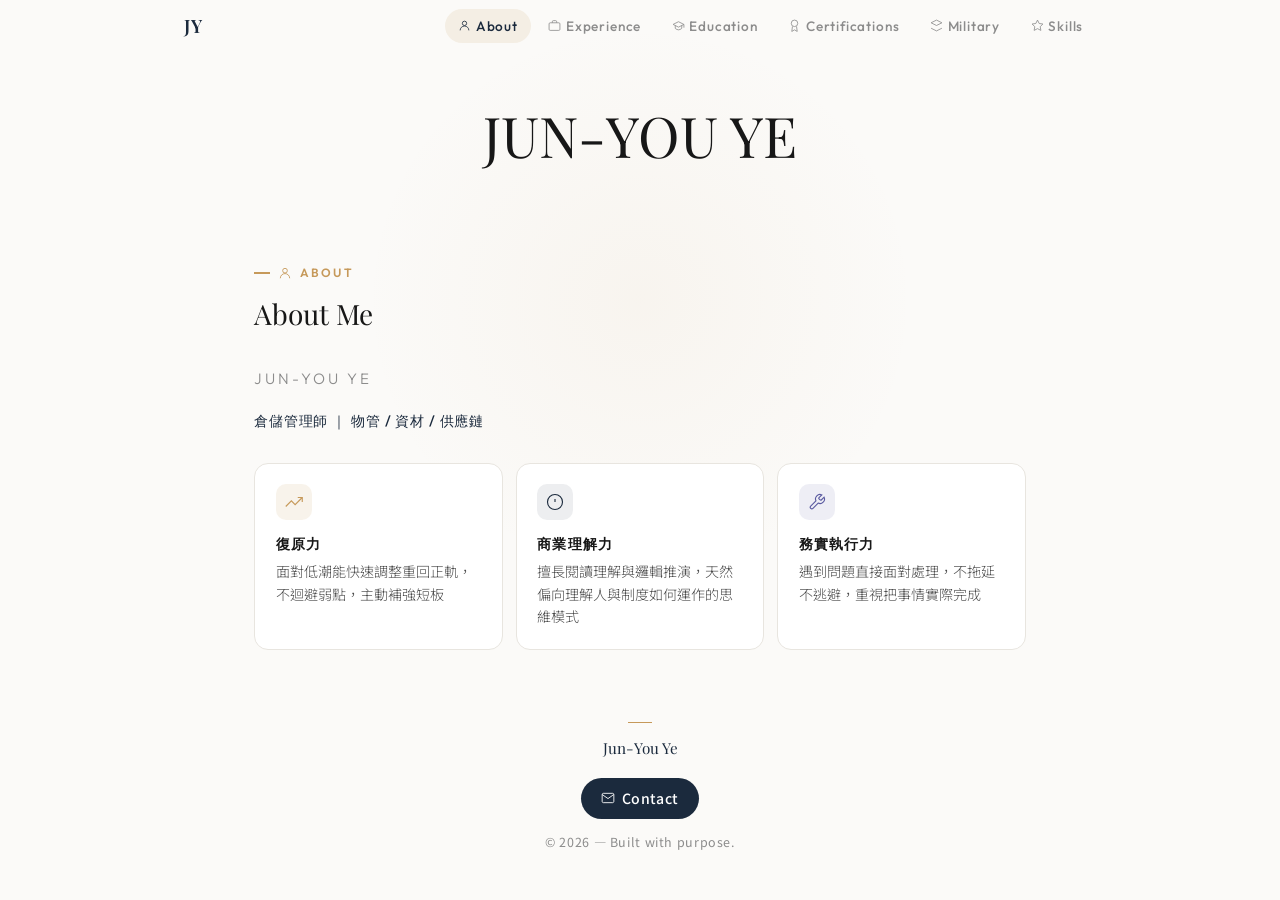
==== index.html @ 178afdbd "Merge remote changes, keeping multi-page structure Remote had text fixes to old single-page index.ht" ====
<!DOCTYPE html>
<html lang="zh-TW">
<head>
<meta charset="UTF-8">
<meta name="viewport" content="width=device-width, initial-scale=1.0">
<meta name="description" content="Jun-You Ye — Warehouse Management Specialist with 3+ years in semiconductor manufacturing.">
<title>Jun-You Ye — About</title>
<link rel="preconnect" href="https://fonts.googleapis.com">
<link href="https://fonts.googleapis.com/css2?family=Outfit:wght@300;400;500;600&family=Playfair+Display:ital,wght@0,400;0,600;1,400&family=Noto+Sans+TC:wght@300;400;500;600&display=swap" rel="stylesheet">
<style>
  :root {
    --bg: #FBFAF8; --bg-elevated: #FFFFFF; --bg-subtle: #F5F3EF;
    --bg-glass: rgba(255,255,255,0.65); --text-1: #171717; --text-2: #4A4A4A;
    --text-3: #8C8C8C; --accent: #1B2A3D; --accent-soft: #2D4A6A;
    --gold: #C6995A; --gold-light: rgba(198,153,90,0.12);
    --border: #E8E5DF; --border-light: #F0EDE8; --radius: 14px; --radius-sm: 8px;
    --shadow-md: 0 4px 20px rgba(0,0,0,0.05), 0 1px 4px rgba(0,0,0,0.03);
    --shadow-hover: 0 8px 32px rgba(0,0,0,0.08), 0 2px 8px rgba(0,0,0,0.04);
    --transition: cubic-bezier(0.22, 1, 0.36, 1);
  }
  *, *::before, *::after { margin: 0; padding: 0; box-sizing: border-box; }
  html { scroll-behavior: smooth; }
  body { font-family: 'Noto Sans TC', 'Outfit', sans-serif; font-weight: 400; color: var(--text-1); background: var(--bg); line-height: 1.65; -webkit-font-smoothing: antialiased; overflow-x: hidden; }

  nav { position: fixed; top: 0; width: 100%; z-index: 100; transition: all 0.4s var(--transition); }
  nav.scrolled { background: var(--bg-glass); backdrop-filter: blur(20px) saturate(1.4); -webkit-backdrop-filter: blur(20px) saturate(1.4); border-bottom: 1px solid rgba(0,0,0,0.04); }
  .nav-inner { max-width: 960px; margin: 0 auto; padding: 0 1.5rem; display: flex; justify-content: space-between; align-items: center; height: 52px; }
  .nav-logo { font-family: 'Playfair Display', serif; font-size: 1.15rem; color: var(--accent); letter-spacing: 0.03em; font-weight: 600; text-decoration: none; }
  .nav-links { display: flex; gap: 0.3rem; list-style: none; }
  .nav-links a { text-decoration: none; color: var(--text-3); font-family: 'Outfit', sans-serif; font-size: 0.85rem; display: inline-flex; align-items: center; gap: 0.3rem; font-weight: 500; letter-spacing: 0.06em; padding: 0.35rem 0.8rem; border-radius: 100px; transition: all 0.3s var(--transition); }
  .nav-links a svg { width: 13px; height: 13px; stroke: currentColor; fill: none; stroke-width: 1.5; }
  .nav-links a:hover, .nav-links a.active { color: var(--accent); background: var(--gold-light); }

  .hero { padding: 6.5rem 1.5rem 3rem; text-align: center; position: relative; }
  .hero::before { content: ''; position: absolute; top: 0; left: 50%; transform: translateX(-50%); width: 600px; height: 600px; background: radial-gradient(ellipse at center, rgba(198,153,90,0.06) 0%, transparent 65%); pointer-events: none; }
  .hero-name { font-family: 'Playfair Display', serif; font-size: 3.5rem; font-weight: 400; color: var(--text-1); line-height: 1.1; opacity: 0; animation: fadeUp 0.7s var(--transition) 0.2s forwards; }

  .cta-primary { display: inline-flex; align-items: center; gap: 0.4rem; padding: 0.55rem 1.3rem; background: var(--accent); color: #fff; border-radius: 100px; text-decoration: none; font-size: 0.88rem; font-weight: 500; letter-spacing: 0.03em; transition: all 0.35s var(--transition); }
  .cta-primary:hover { background: var(--accent-soft); box-shadow: var(--shadow-md); transform: translateY(-1px); }
  .cta-primary svg { width: 14px; height: 14px; stroke: currentColor; fill: none; stroke-width: 1.5; }

  .container { max-width: 820px; margin: 0 auto; padding: 0 1.5rem; }
  section { padding: 2.5rem 0; }
  .section-label { display: inline-flex; align-items: center; gap: 0.5rem; font-family: 'Outfit', sans-serif; font-size: 0.75rem; font-weight: 600; letter-spacing: 0.18em; text-transform: uppercase; color: var(--gold); margin-bottom: 0.5rem; }
  .section-label svg { width: 14px; height: 14px; stroke: var(--gold); fill: none; stroke-width: 1.5; flex-shrink: 0; }
  .section-label::before { content: ''; width: 16px; height: 1.5px; background: var(--gold); }
  .section-title { font-family: 'Playfair Display', serif; font-size: 1.75rem; font-weight: 400; color: var(--text-1); margin-bottom: 1.8rem; }

  .hero-name-en { font-family: 'Outfit', sans-serif; font-size: 0.95rem; font-weight: 300; color: var(--text-3); letter-spacing: 0.2em; margin-bottom: 1.2rem; }
  .hero-role { font-family: 'Outfit', sans-serif; font-size: 0.9rem; font-weight: 500; color: var(--accent); letter-spacing: 0.06em; margin-bottom: 0.8rem; }

  .about-grid { display: grid; grid-template-columns: 1fr 1fr 1fr; gap: 0.8rem; }
  .about-card { background: var(--bg-elevated); border: 1px solid var(--border); border-radius: var(--radius); padding: 1.3rem; transition: all 0.4s var(--transition); }
  .about-card:hover { box-shadow: var(--shadow-hover); transform: translateY(-2px); }
  .about-icon { width: 36px; height: 36px; border-radius: 10px; display: flex; align-items: center; justify-content: center; margin-bottom: 0.8rem; }
  .about-icon svg { width: 18px; height: 18px; stroke-width: 1.5; fill: none; }
  .about-card h3 { font-family: 'Outfit', sans-serif; font-size: 0.85rem; font-weight: 600; letter-spacing: 0.08em; color: var(--text-1); margin-bottom: 0.3rem; }
  .about-card p { font-size: 0.88rem; color: var(--text-2); line-height: 1.6; font-weight: 300; }

  footer { text-align: center; padding: 2rem 1.5rem 2.5rem; }
  .footer-line { width: 24px; height: 1.5px; background: var(--gold); margin: 0 auto 0.8rem; }
  .footer-name { font-family: 'Playfair Display', serif; font-size: 0.95rem; color: var(--accent); margin-bottom: 0.25rem; }
  .footer-copy { font-size: 0.78rem; color: var(--text-3); letter-spacing: 0.05em; }

  @keyframes fadeUp { from { opacity: 0; transform: translateY(16px); } to { opacity: 1; transform: translateY(0); } }
  .reveal { opacity: 0; transform: translateY(20px); transition: opacity 0.65s var(--transition), transform 0.65s var(--transition); }
  .reveal.visible { opacity: 1; transform: translateY(0); }
  .reveal.d1 { transition-delay: 0.06s; } .reveal.d2 { transition-delay: 0.12s; }
  .reveal.d3 { transition-delay: 0.18s; } .reveal.d4 { transition-delay: 0.24s; }

  @media (max-width: 760px) { .about-grid { grid-template-columns: 1fr 1fr; } }
  @media (max-width: 640px) { .hero-name { font-size: 2.5rem; } .section-title { font-size: 1.45rem; } .about-grid { grid-template-columns: 1fr; } .nav-links a { font-size: 0.78rem; padding: 0.3rem 0.5rem; } }

  .hamburger { display: none; cursor: pointer; background: none; border: none; padding: 0.5rem; min-width: 40px; min-height: 40px; align-items: center; justify-content: center; flex-direction: column; }
  .hamburger span { display: block; width: 22px; height: 2.5px; background: var(--text-1); margin: 3px 0; border-radius: 2px; transition: 0.3s; }
  @media (max-width: 480px) {
    .nav-links { display: none; }
    .nav-links.open { display: flex; flex-direction: column; position: absolute; top: 52px; left: 0; width: 100%; background: var(--bg-elevated); backdrop-filter: blur(20px); padding: 1rem 1.5rem; gap: 0.3rem; border-bottom: 1px solid var(--border-light); box-shadow: var(--shadow-md); z-index: 100; }
    .hamburger { display: flex; }
  }
  @media print { nav, footer, .hamburger { display: none; } .reveal { opacity: 1 !important; transform: none !important; } body { background: #fff; } .about-grid { grid-template-columns: 1fr 1fr 1fr; } }
</style>
</head>
<body>

<nav id="nav" aria-label="Navigation">
  <div class="nav-inner">
    <a href="index.html" class="nav-logo">JY</a>
    <button class="hamburger" aria-label="Open menu" onclick="document.querySelector('.nav-links').classList.toggle('open')">
      <span></span><span></span><span></span>
    </button>
    <ul class="nav-links">
      <li><a href="index.html"><svg viewBox="0 0 24 24"><circle cx="12" cy="8" r="4"/><path d="M20 21a8 8 0 1 0-16 0"/></svg>About</a></li>
      <li><a href="experience.html"><svg viewBox="0 0 24 24"><rect x="2" y="7" width="20" height="14" rx="2" ry="2"/><path d="M16 7V5a2 2 0 0 0-2-2h-4a2 2 0 0 0-2 2v2"/></svg>Experience</a></li>
      <li><a href="education.html"><svg viewBox="0 0 24 24"><path d="M22 10v6M2 10l10-5 10 5-10 5z"/><path d="M6 12v5c0 2 6 3 6 3s6-1 6-3v-5"/></svg>Education</a></li>
      <li><a href="certs.html"><svg viewBox="0 0 24 24"><circle cx="12" cy="8" r="6"/><path d="M8.21 13.89L7 23l5-3 5 3-1.21-9.12"/></svg>Certifications</a></li>
      <li><a href="military.html"><svg viewBox="0 0 24 24"><path d="M12 2L2 7l10 5 10-5-10-5z"/><path d="M2 17l10 5 10-5"/></svg>Military</a></li>
      <li><a href="skills.html"><svg viewBox="0 0 24 24"><polygon points="12 2 15.09 8.26 22 9.27 17 14.14 18.18 21.02 12 17.77 5.82 21.02 7 14.14 2 9.27 8.91 8.26 12 2"/></svg>Skills</a></li>
    </ul>
  </div>
</nav>

<section class="hero">
  <h1 class="hero-name">JUN-YOU YE</h1>
</section>

<div class="container">
<main>
  <section id="about">
    <div class="reveal">
      <div class="section-label"><svg viewBox="0 0 24 24"><circle cx="12" cy="8" r="4"/><path d="M20 21a8 8 0 1 0-16 0"/></svg>About</div>
      <h2 class="section-title">About Me</h2>
      <div style="margin-bottom: 1.8rem;">
        <div class="hero-name-en">JUN-YOU YE</div>
        <div class="hero-role">倉儲管理師 ｜ 物管 / 資材 / 供應鏈</div>
      </div>
    </div>
    <div class="about-grid">
      <div class="about-card reveal d1">
        <div class="about-icon" style="background: var(--gold-light);">
          <svg viewBox="0 0 24 24" stroke="var(--gold)"><polyline points="23 6 13.5 15.5 8.5 10.5 1 18"/><polyline points="17 6 23 6 23 12"/></svg>
        </div>
        <h3>復原力</h3>
        <p>面對低潮能快速調整重回正軌，不迴避弱點，主動補強短板</p>
      </div>
      <div class="about-card reveal d2">
        <div class="about-icon" style="background: rgba(27,42,61,0.08);">
          <svg viewBox="0 0 24 24" stroke="var(--accent)"><circle cx="12" cy="12" r="10"/><line x1="12" y1="8" x2="12" y2="12"/><line x1="12" y1="16" x2="12.01" y2="16"/></svg>
        </div>
        <h3>商業理解力</h3>
        <p>擅長閱讀理解與邏輯推演，天然偏向理解人與制度如何運作的思維模式</p>
      </div>
      <div class="about-card reveal d4">
        <div class="about-icon" style="background: rgba(90,90,160,0.1);">
          <svg viewBox="0 0 24 24" stroke="#5A5AA0"><path d="M14.7 6.3a1 1 0 0 0 0 1.4l1.6 1.6a1 1 0 0 0 1.4 0l3.77-3.77a6 6 0 0 1-7.94 7.94l-6.91 6.91a2.12 2.12 0 0 1-3-3l6.91-6.91a6 6 0 0 1 7.94-7.94l-3.76 3.76z"/></svg>
        </div>
        <h3>務實執行力</h3>
        <p>遇到問題直接面對處理，不拖延不逃避，重視把事情實際完成</p>
      </div>
    </div>
  </section>
</main>
</div>

<footer>
  <div class="footer-line"></div>
  <div class="footer-name">Jun-You Ye</div>
  <a class="cta-primary" href="mailto:jun-you.ye@outlook.com" style="margin: 0.8rem auto; display: inline-flex;">
    <svg viewBox="0 0 24 24" role="img" style="width:14px;height:14px;stroke:currentColor;fill:none;stroke-width:1.5;"><path d="M4 4h16c1.1 0 2 .9 2 2v12c0 1.1-.9 2-2 2H4c-1.1 0-2-.9-2-2V6c0-1.1.9-2 2-2z"/><polyline points="22,6 12,13 2,6"/></svg>
    Contact
  </a>
  </div>

  <div class="footer-copy">© 2026 — Built with purpose.</div>
</footer>

<script>
  const nav = document.getElementById('nav');
  window.addEventListener('scroll', () => { nav.classList.toggle('scrolled', window.scrollY > 20); }, { passive: true });
  const observer = new IntersectionObserver((entries) => { entries.forEach(e => { if (e.isIntersecting) e.target.classList.add('visible'); }); }, { threshold: 0.1, rootMargin: '0px 0px -40px 0px' });
  document.querySelectorAll('.reveal').forEach(el => observer.observe(el));
  const cur = location.pathname.split('/').pop() || 'index.html';
  document.querySelectorAll('.nav-links a[href]').forEach(a => { if (a.getAttribute('href') === cur) a.classList.add('active'); });
</script>
</body>
</html>
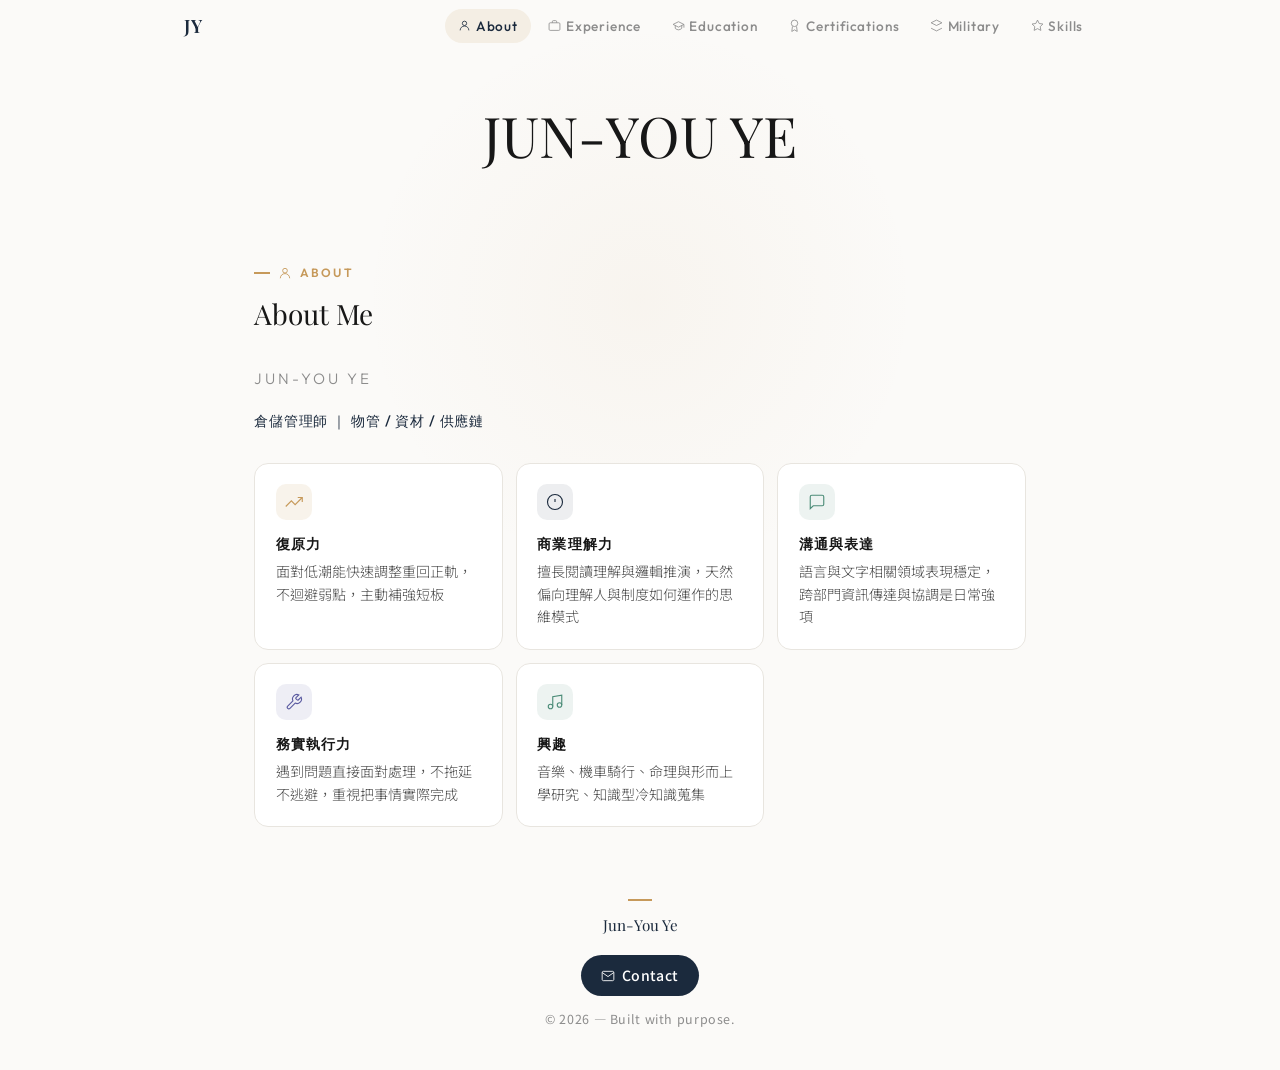
==== commit 9e5c8dc7: "Restore .nojekyll and fix index.html after merge Merge incorrectly dropped .nojekyll (required for G" ====
--- a/index.html
+++ b/index.html
@@ -130,12 +130,26 @@
         <h3>商業理解力</h3>
         <p>擅長閱讀理解與邏輯推演，天然偏向理解人與制度如何運作的思維模式</p>
       </div>
+      <div class="about-card reveal d3">
+        <div class="about-icon" style="background: rgba(76,140,120,0.1);">
+          <svg viewBox="0 0 24 24" stroke="#4C8C78"><path d="M21 15a2 2 0 0 1-2 2H7l-4 4V5a2 2 0 0 1 2-2h14a2 2 0 0 1 2 2z"/></svg>
+        </div>
+        <h3>溝通與表達</h3>
+        <p>語言與文字相關領域表現穩定，跨部門資訊傳達與協調是日常強項</p>
+      </div>
       <div class="about-card reveal d4">
         <div class="about-icon" style="background: rgba(90,90,160,0.1);">
           <svg viewBox="0 0 24 24" stroke="#5A5AA0"><path d="M14.7 6.3a1 1 0 0 0 0 1.4l1.6 1.6a1 1 0 0 0 1.4 0l3.77-3.77a6 6 0 0 1-7.94 7.94l-6.91 6.91a2.12 2.12 0 0 1-3-3l6.91-6.91a6 6 0 0 1 7.94-7.94l-3.76 3.76z"/></svg>
         </div>
         <h3>務實執行力</h3>
         <p>遇到問題直接面對處理，不拖延不逃避，重視把事情實際完成</p>
+      </div>
+      <div class="about-card reveal d1">
+        <div class="about-icon" style="background: rgba(76,140,120,0.1);">
+          <svg viewBox="0 0 24 24" stroke="#4C8C78"><path d="M9 18V5l12-2v13"/><circle cx="6" cy="18" r="3"/><circle cx="18" cy="16" r="3"/></svg>
+        </div>
+        <h3>興趣</h3>
+        <p>音樂、機車騎行、命理與形而上學研究、知識型冷知識蒐集</p>
       </div>
     </div>
   </section>
@@ -149,8 +163,6 @@
     <svg viewBox="0 0 24 24" role="img" style="width:14px;height:14px;stroke:currentColor;fill:none;stroke-width:1.5;"><path d="M4 4h16c1.1 0 2 .9 2 2v12c0 1.1-.9 2-2 2H4c-1.1 0-2-.9-2-2V6c0-1.1.9-2 2-2z"/><polyline points="22,6 12,13 2,6"/></svg>
     Contact
   </a>
-  </div>
-
   <div class="footer-copy">© 2026 — Built with purpose.</div>
 </footer>
 
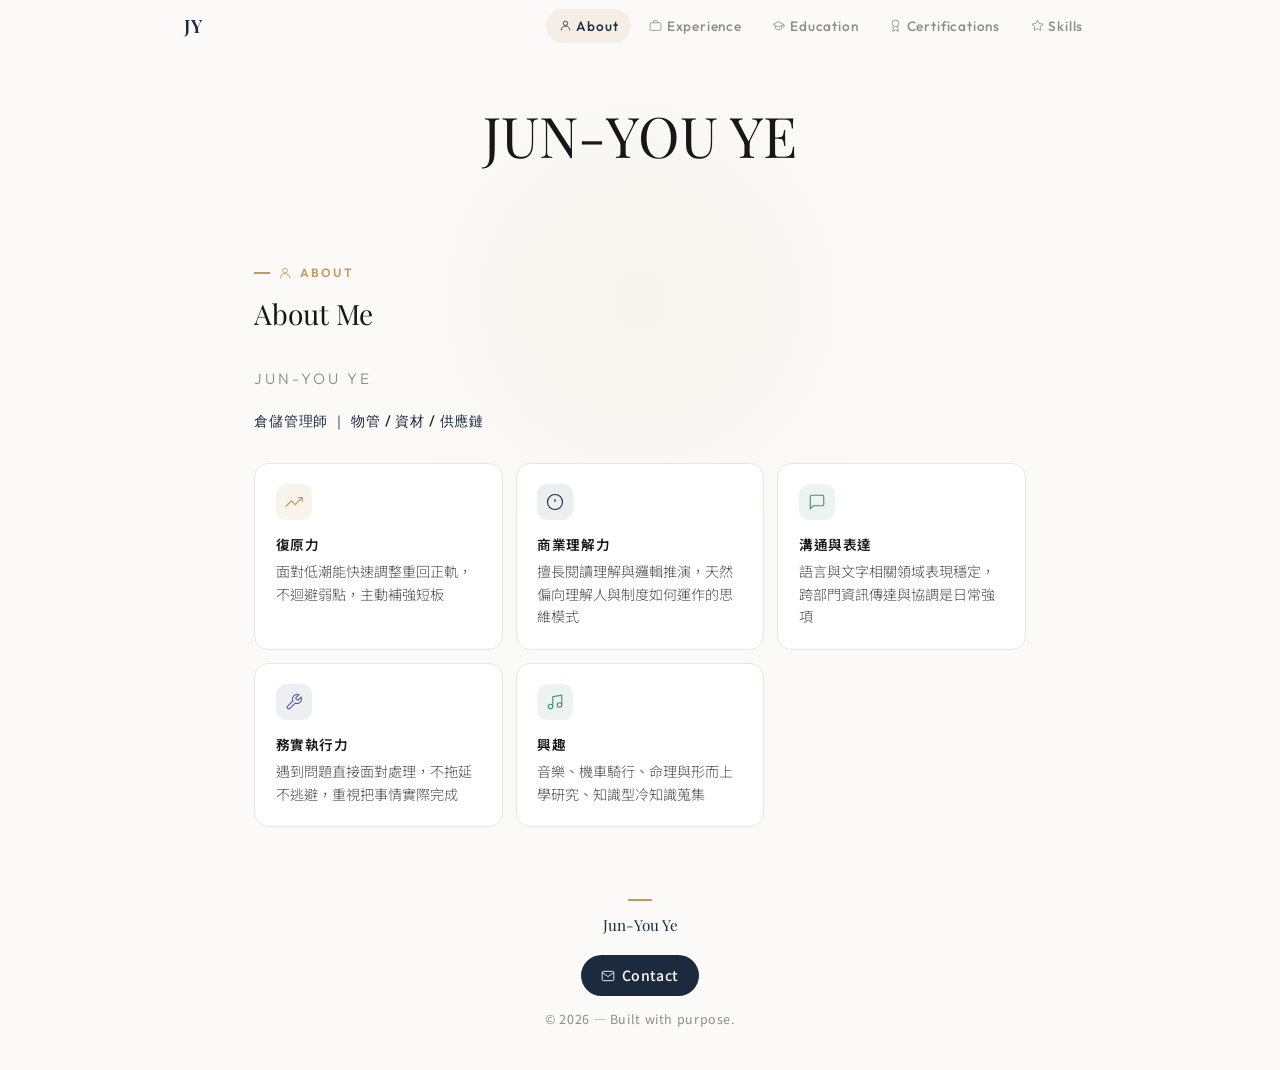
==== commit 59e6aff9: "Remove military page; unify Chinese font rendering - Delete military.html and remove Military nav li" ====
--- a/index.html
+++ b/index.html
@@ -54,7 +54,7 @@
   .about-card:hover { box-shadow: var(--shadow-hover); transform: translateY(-2px); }
   .about-icon { width: 36px; height: 36px; border-radius: 10px; display: flex; align-items: center; justify-content: center; margin-bottom: 0.8rem; }
   .about-icon svg { width: 18px; height: 18px; stroke-width: 1.5; fill: none; }
-  .about-card h3 { font-family: 'Outfit', sans-serif; font-size: 0.85rem; font-weight: 600; letter-spacing: 0.08em; color: var(--text-1); margin-bottom: 0.3rem; }
+  .about-card h3 { font-family: 'Noto Sans TC', sans-serif; font-size: 0.85rem; font-weight: 600; letter-spacing: 0.04em; color: var(--text-1); margin-bottom: 0.3rem; }
   .about-card p { font-size: 0.88rem; color: var(--text-2); line-height: 1.6; font-weight: 300; }
 
   footer { text-align: center; padding: 2rem 1.5rem 2.5rem; }
@@ -94,7 +94,6 @@
       <li><a href="experience.html"><svg viewBox="0 0 24 24"><rect x="2" y="7" width="20" height="14" rx="2" ry="2"/><path d="M16 7V5a2 2 0 0 0-2-2h-4a2 2 0 0 0-2 2v2"/></svg>Experience</a></li>
       <li><a href="education.html"><svg viewBox="0 0 24 24"><path d="M22 10v6M2 10l10-5 10 5-10 5z"/><path d="M6 12v5c0 2 6 3 6 3s6-1 6-3v-5"/></svg>Education</a></li>
       <li><a href="certs.html"><svg viewBox="0 0 24 24"><circle cx="12" cy="8" r="6"/><path d="M8.21 13.89L7 23l5-3 5 3-1.21-9.12"/></svg>Certifications</a></li>
-      <li><a href="military.html"><svg viewBox="0 0 24 24"><path d="M12 2L2 7l10 5 10-5-10-5z"/><path d="M2 17l10 5 10-5"/></svg>Military</a></li>
       <li><a href="skills.html"><svg viewBox="0 0 24 24"><polygon points="12 2 15.09 8.26 22 9.27 17 14.14 18.18 21.02 12 17.77 5.82 21.02 7 14.14 2 9.27 8.91 8.26 12 2"/></svg>Skills</a></li>
     </ul>
   </div>
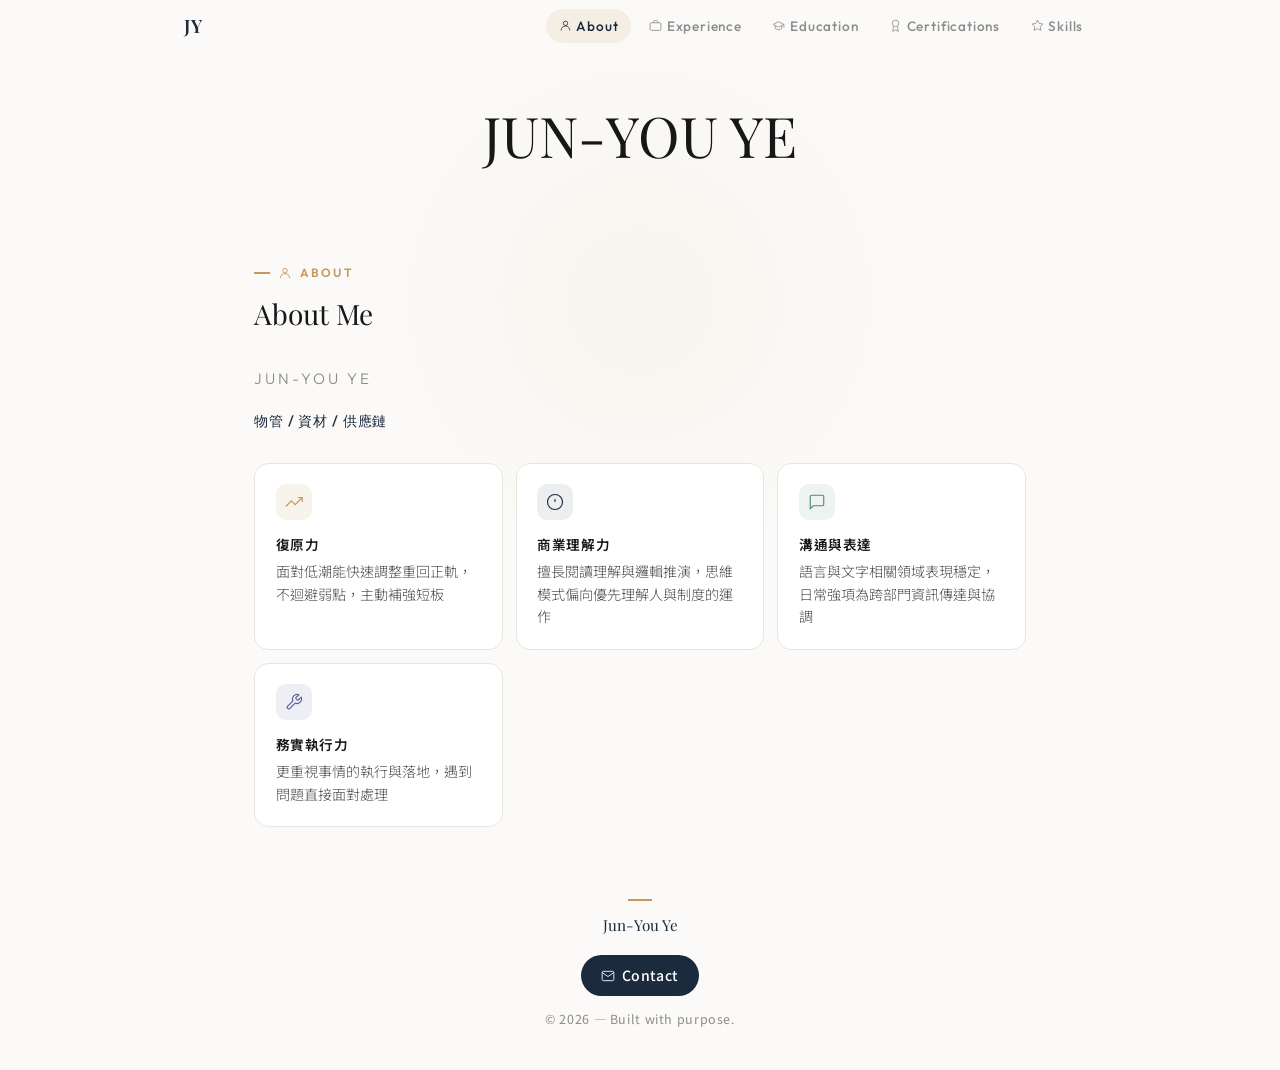
==== commit f00c761e: "修正文字敘述 修正文字敘述" ====
--- a/index.html
+++ b/index.html
@@ -111,7 +111,7 @@
       <h2 class="section-title">About Me</h2>
       <div style="margin-bottom: 1.8rem;">
         <div class="hero-name-en">JUN-YOU YE</div>
-        <div class="hero-role">倉儲管理師 ｜ 物管 / 資材 / 供應鏈</div>
+        <div class="hero-role">物管 / 資材 / 供應鏈</div>
       </div>
     </div>
     <div class="about-grid">
@@ -127,30 +127,22 @@
           <svg viewBox="0 0 24 24" stroke="var(--accent)"><circle cx="12" cy="12" r="10"/><line x1="12" y1="8" x2="12" y2="12"/><line x1="12" y1="16" x2="12.01" y2="16"/></svg>
         </div>
         <h3>商業理解力</h3>
-        <p>擅長閱讀理解與邏輯推演，天然偏向理解人與制度如何運作的思維模式</p>
+        <p>擅長閱讀理解與邏輯推演，思維模式偏向優先理解人與制度的運作</p>
       </div>
       <div class="about-card reveal d3">
         <div class="about-icon" style="background: rgba(76,140,120,0.1);">
           <svg viewBox="0 0 24 24" stroke="#4C8C78"><path d="M21 15a2 2 0 0 1-2 2H7l-4 4V5a2 2 0 0 1 2-2h14a2 2 0 0 1 2 2z"/></svg>
         </div>
         <h3>溝通與表達</h3>
-        <p>語言與文字相關領域表現穩定，跨部門資訊傳達與協調是日常強項</p>
+        <p>語言與文字相關領域表現穩定，日常強項為跨部門資訊傳達與協調</p>
       </div>
       <div class="about-card reveal d4">
         <div class="about-icon" style="background: rgba(90,90,160,0.1);">
           <svg viewBox="0 0 24 24" stroke="#5A5AA0"><path d="M14.7 6.3a1 1 0 0 0 0 1.4l1.6 1.6a1 1 0 0 0 1.4 0l3.77-3.77a6 6 0 0 1-7.94 7.94l-6.91 6.91a2.12 2.12 0 0 1-3-3l6.91-6.91a6 6 0 0 1 7.94-7.94l-3.76 3.76z"/></svg>
         </div>
         <h3>務實執行力</h3>
-        <p>遇到問題直接面對處理，不拖延不逃避，重視把事情實際完成</p>
+        <p>更重視事情的執行與落地，遇到問題直接面對處理</p>
       </div>
-      <div class="about-card reveal d1">
-        <div class="about-icon" style="background: rgba(76,140,120,0.1);">
-          <svg viewBox="0 0 24 24" stroke="#4C8C78"><path d="M9 18V5l12-2v13"/><circle cx="6" cy="18" r="3"/><circle cx="18" cy="16" r="3"/></svg>
-        </div>
-        <h3>興趣</h3>
-        <p>音樂、機車騎行、命理與形而上學研究、知識型冷知識蒐集</p>
-      </div>
-    </div>
   </section>
 </main>
 </div>
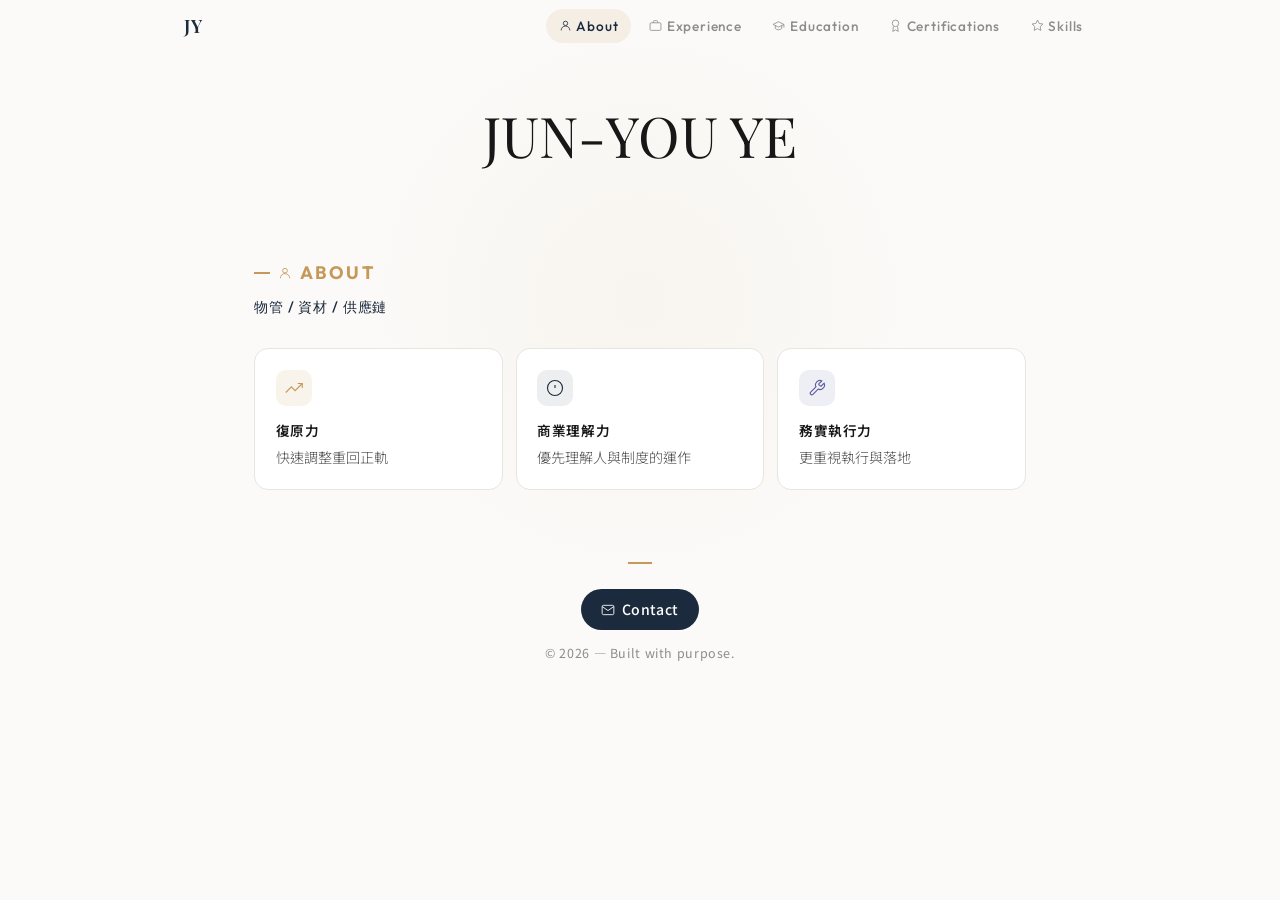
==== commit cc2be8b9: "修正多餘的文字 修正多餘的文字" ====
--- a/index.html
+++ b/index.html
@@ -107,10 +107,8 @@
 <main>
   <section id="about">
     <div class="reveal">
-      <div class="section-label"><svg viewBox="0 0 24 24"><circle cx="12" cy="8" r="4"/><path d="M20 21a8 8 0 1 0-16 0"/></svg>About</div>
-      <h2 class="section-title">About Me</h2>
+      <div class="section-label"><svg viewBox="0 0 24 24"><circle cx="12" cy="8" r="4"/><path d="M20 21a8 8 0 1 0-16 0"/></svg><h2>About</h2></div>
       <div style="margin-bottom: 1.8rem;">
-        <div class="hero-name-en">JUN-YOU YE</div>
         <div class="hero-role">物管 / 資材 / 供應鏈</div>
       </div>
     </div>
@@ -120,28 +118,21 @@
           <svg viewBox="0 0 24 24" stroke="var(--gold)"><polyline points="23 6 13.5 15.5 8.5 10.5 1 18"/><polyline points="17 6 23 6 23 12"/></svg>
         </div>
         <h3>復原力</h3>
-        <p>面對低潮能快速調整重回正軌，不迴避弱點，主動補強短板</p>
+        <p>快速調整重回正軌</p>
       </div>
       <div class="about-card reveal d2">
         <div class="about-icon" style="background: rgba(27,42,61,0.08);">
           <svg viewBox="0 0 24 24" stroke="var(--accent)"><circle cx="12" cy="12" r="10"/><line x1="12" y1="8" x2="12" y2="12"/><line x1="12" y1="16" x2="12.01" y2="16"/></svg>
         </div>
         <h3>商業理解力</h3>
-        <p>擅長閱讀理解與邏輯推演，思維模式偏向優先理解人與制度的運作</p>
+        <p>優先理解人與制度的運作</p>
       </div>
       <div class="about-card reveal d3">
-        <div class="about-icon" style="background: rgba(76,140,120,0.1);">
-          <svg viewBox="0 0 24 24" stroke="#4C8C78"><path d="M21 15a2 2 0 0 1-2 2H7l-4 4V5a2 2 0 0 1 2-2h14a2 2 0 0 1 2 2z"/></svg>
-        </div>
-        <h3>溝通與表達</h3>
-        <p>語言與文字相關領域表現穩定，日常強項為跨部門資訊傳達與協調</p>
-      </div>
-      <div class="about-card reveal d4">
         <div class="about-icon" style="background: rgba(90,90,160,0.1);">
           <svg viewBox="0 0 24 24" stroke="#5A5AA0"><path d="M14.7 6.3a1 1 0 0 0 0 1.4l1.6 1.6a1 1 0 0 0 1.4 0l3.77-3.77a6 6 0 0 1-7.94 7.94l-6.91 6.91a2.12 2.12 0 0 1-3-3l6.91-6.91a6 6 0 0 1 7.94-7.94l-3.76 3.76z"/></svg>
         </div>
         <h3>務實執行力</h3>
-        <p>更重視事情的執行與落地，遇到問題直接面對處理</p>
+        <p>更重視執行與落地</p>
       </div>
   </section>
 </main>
@@ -149,7 +140,6 @@
 
 <footer>
   <div class="footer-line"></div>
-  <div class="footer-name">Jun-You Ye</div>
   <a class="cta-primary" href="mailto:jun-you.ye@outlook.com" style="margin: 0.8rem auto; display: inline-flex;">
     <svg viewBox="0 0 24 24" role="img" style="width:14px;height:14px;stroke:currentColor;fill:none;stroke-width:1.5;"><path d="M4 4h16c1.1 0 2 .9 2 2v12c0 1.1-.9 2-2 2H4c-1.1 0-2-.9-2-2V6c0-1.1.9-2 2-2z"/><polyline points="22,6 12,13 2,6"/></svg>
     Contact
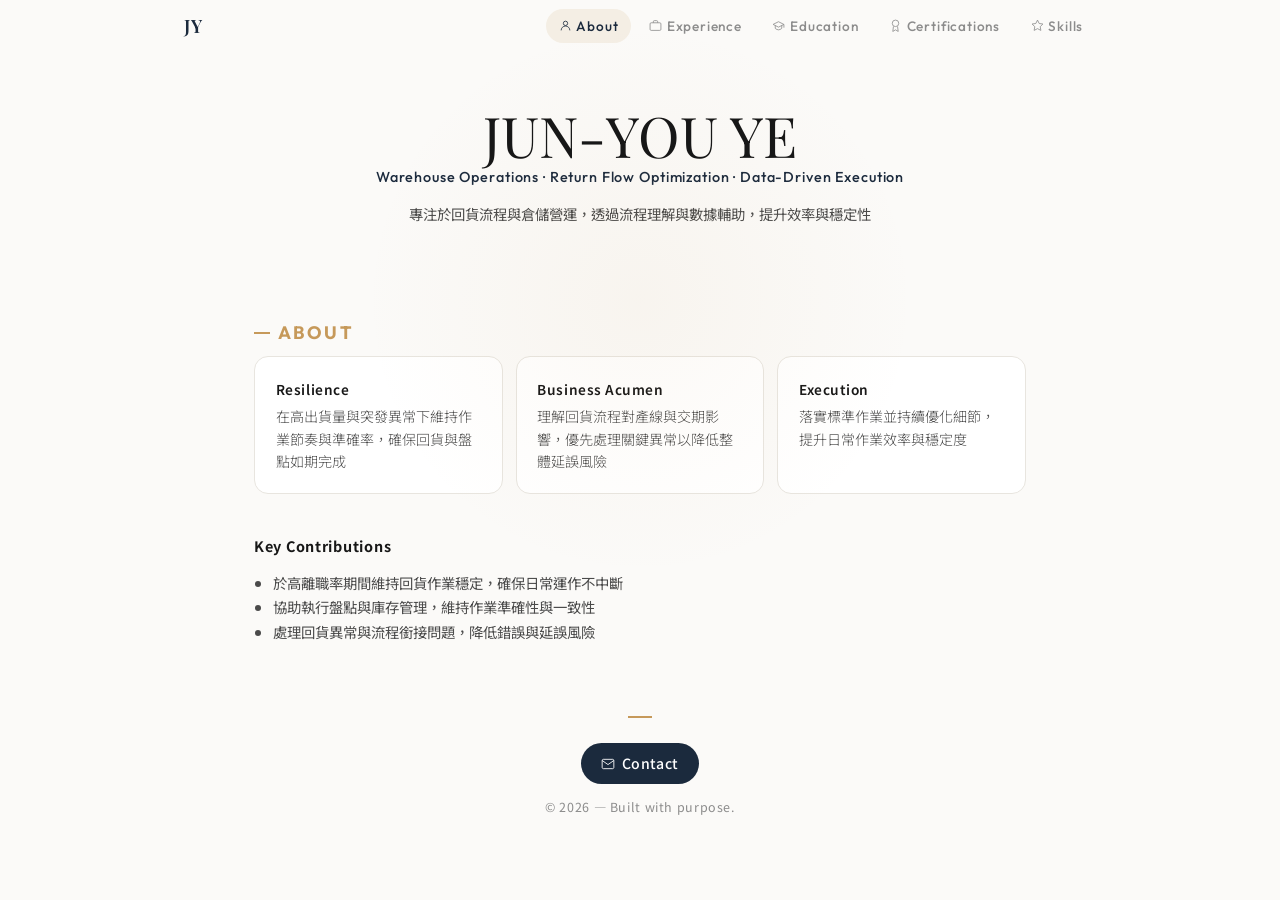
==== commit a9181ec2: "index修改測試 index修改測試" ====
--- a/index.html
+++ b/index.html
@@ -1,85 +1,128 @@
 <!DOCTYPE html>
 <html lang="zh-TW">
 <head>
-<meta charset="UTF-8">
-<meta name="viewport" content="width=device-width, initial-scale=1.0">
-<meta name="description" content="Jun-You Ye — Warehouse Management Specialist with 3+ years in semiconductor manufacturing.">
-<title>Jun-You Ye — About</title>
-<link rel="preconnect" href="https://fonts.googleapis.com">
-<link href="https://fonts.googleapis.com/css2?family=Outfit:wght@300;400;500;600&family=Playfair+Display:ital,wght@0,400;0,600;1,400&family=Noto+Sans+TC:wght@300;400;500;600&display=swap" rel="stylesheet">
-<style>
-  :root {
-    --bg: #FBFAF8; --bg-elevated: #FFFFFF; --bg-subtle: #F5F3EF;
-    --bg-glass: rgba(255,255,255,0.65); --text-1: #171717; --text-2: #4A4A4A;
-    --text-3: #8C8C8C; --accent: #1B2A3D; --accent-soft: #2D4A6A;
-    --gold: #C6995A; --gold-light: rgba(198,153,90,0.12);
-    --border: #E8E5DF; --border-light: #F0EDE8; --radius: 14px; --radius-sm: 8px;
-    --shadow-md: 0 4px 20px rgba(0,0,0,0.05), 0 1px 4px rgba(0,0,0,0.03);
-    --shadow-hover: 0 8px 32px rgba(0,0,0,0.08), 0 2px 8px rgba(0,0,0,0.04);
-    --transition: cubic-bezier(0.22, 1, 0.36, 1);
-  }
-  *, *::before, *::after { margin: 0; padding: 0; box-sizing: border-box; }
-  html { scroll-behavior: smooth; }
-  body { font-family: 'Noto Sans TC', 'Outfit', sans-serif; font-weight: 400; color: var(--text-1); background: var(--bg); line-height: 1.65; -webkit-font-smoothing: antialiased; overflow-x: hidden; }
-
-  nav { position: fixed; top: 0; width: 100%; z-index: 100; transition: all 0.4s var(--transition); }
-  nav.scrolled { background: var(--bg-glass); backdrop-filter: blur(20px) saturate(1.4); -webkit-backdrop-filter: blur(20px) saturate(1.4); border-bottom: 1px solid rgba(0,0,0,0.04); }
-  .nav-inner { max-width: 960px; margin: 0 auto; padding: 0 1.5rem; display: flex; justify-content: space-between; align-items: center; height: 52px; }
-  .nav-logo { font-family: 'Playfair Display', serif; font-size: 1.15rem; color: var(--accent); letter-spacing: 0.03em; font-weight: 600; text-decoration: none; }
-  .nav-links { display: flex; gap: 0.3rem; list-style: none; }
-  .nav-links a { text-decoration: none; color: var(--text-3); font-family: 'Outfit', sans-serif; font-size: 0.85rem; display: inline-flex; align-items: center; gap: 0.3rem; font-weight: 500; letter-spacing: 0.06em; padding: 0.35rem 0.8rem; border-radius: 100px; transition: all 0.3s var(--transition); }
-  .nav-links a svg { width: 13px; height: 13px; stroke: currentColor; fill: none; stroke-width: 1.5; }
-  .nav-links a:hover, .nav-links a.active { color: var(--accent); background: var(--gold-light); }
-
-  .hero { padding: 6.5rem 1.5rem 3rem; text-align: center; position: relative; }
-  .hero::before { content: ''; position: absolute; top: 0; left: 50%; transform: translateX(-50%); width: 600px; height: 600px; background: radial-gradient(ellipse at center, rgba(198,153,90,0.06) 0%, transparent 65%); pointer-events: none; }
-  .hero-name { font-family: 'Playfair Display', serif; font-size: 3.5rem; font-weight: 400; color: var(--text-1); line-height: 1.1; opacity: 0; animation: fadeUp 0.7s var(--transition) 0.2s forwards; }
-
-  .cta-primary { display: inline-flex; align-items: center; gap: 0.4rem; padding: 0.55rem 1.3rem; background: var(--accent); color: #fff; border-radius: 100px; text-decoration: none; font-size: 0.88rem; font-weight: 500; letter-spacing: 0.03em; transition: all 0.35s var(--transition); }
-  .cta-primary:hover { background: var(--accent-soft); box-shadow: var(--shadow-md); transform: translateY(-1px); }
-  .cta-primary svg { width: 14px; height: 14px; stroke: currentColor; fill: none; stroke-width: 1.5; }
-
-  .container { max-width: 820px; margin: 0 auto; padding: 0 1.5rem; }
-  section { padding: 2.5rem 0; }
-  .section-label { display: inline-flex; align-items: center; gap: 0.5rem; font-family: 'Outfit', sans-serif; font-size: 0.75rem; font-weight: 600; letter-spacing: 0.18em; text-transform: uppercase; color: var(--gold); margin-bottom: 0.5rem; }
-  .section-label svg { width: 14px; height: 14px; stroke: var(--gold); fill: none; stroke-width: 1.5; flex-shrink: 0; }
-  .section-label::before { content: ''; width: 16px; height: 1.5px; background: var(--gold); }
-  .section-title { font-family: 'Playfair Display', serif; font-size: 1.75rem; font-weight: 400; color: var(--text-1); margin-bottom: 1.8rem; }
-
-  .hero-name-en { font-family: 'Outfit', sans-serif; font-size: 0.95rem; font-weight: 300; color: var(--text-3); letter-spacing: 0.2em; margin-bottom: 1.2rem; }
-  .hero-role { font-family: 'Outfit', sans-serif; font-size: 0.9rem; font-weight: 500; color: var(--accent); letter-spacing: 0.06em; margin-bottom: 0.8rem; }
-
-  .about-grid { display: grid; grid-template-columns: 1fr 1fr 1fr; gap: 0.8rem; }
-  .about-card { background: var(--bg-elevated); border: 1px solid var(--border); border-radius: var(--radius); padding: 1.3rem; transition: all 0.4s var(--transition); }
-  .about-card:hover { box-shadow: var(--shadow-hover); transform: translateY(-2px); }
-  .about-icon { width: 36px; height: 36px; border-radius: 10px; display: flex; align-items: center; justify-content: center; margin-bottom: 0.8rem; }
-  .about-icon svg { width: 18px; height: 18px; stroke-width: 1.5; fill: none; }
-  .about-card h3 { font-family: 'Noto Sans TC', sans-serif; font-size: 0.85rem; font-weight: 600; letter-spacing: 0.04em; color: var(--text-1); margin-bottom: 0.3rem; }
-  .about-card p { font-size: 0.88rem; color: var(--text-2); line-height: 1.6; font-weight: 300; }
-
-  footer { text-align: center; padding: 2rem 1.5rem 2.5rem; }
-  .footer-line { width: 24px; height: 1.5px; background: var(--gold); margin: 0 auto 0.8rem; }
-  .footer-name { font-family: 'Playfair Display', serif; font-size: 0.95rem; color: var(--accent); margin-bottom: 0.25rem; }
-  .footer-copy { font-size: 0.78rem; color: var(--text-3); letter-spacing: 0.05em; }
-
-  @keyframes fadeUp { from { opacity: 0; transform: translateY(16px); } to { opacity: 1; transform: translateY(0); } }
-  .reveal { opacity: 0; transform: translateY(20px); transition: opacity 0.65s var(--transition), transform 0.65s var(--transition); }
-  .reveal.visible { opacity: 1; transform: translateY(0); }
-  .reveal.d1 { transition-delay: 0.06s; } .reveal.d2 { transition-delay: 0.12s; }
-  .reveal.d3 { transition-delay: 0.18s; } .reveal.d4 { transition-delay: 0.24s; }
-
-  @media (max-width: 760px) { .about-grid { grid-template-columns: 1fr 1fr; } }
-  @media (max-width: 640px) { .hero-name { font-size: 2.5rem; } .section-title { font-size: 1.45rem; } .about-grid { grid-template-columns: 1fr; } .nav-links a { font-size: 0.78rem; padding: 0.3rem 0.5rem; } }
-
-  .hamburger { display: none; cursor: pointer; background: none; border: none; padding: 0.5rem; min-width: 40px; min-height: 40px; align-items: center; justify-content: center; flex-direction: column; }
-  .hamburger span { display: block; width: 22px; height: 2.5px; background: var(--text-1); margin: 3px 0; border-radius: 2px; transition: 0.3s; }
-  @media (max-width: 480px) {
-    .nav-links { display: none; }
-    .nav-links.open { display: flex; flex-direction: column; position: absolute; top: 52px; left: 0; width: 100%; background: var(--bg-elevated); backdrop-filter: blur(20px); padding: 1rem 1.5rem; gap: 0.3rem; border-bottom: 1px solid var(--border-light); box-shadow: var(--shadow-md); z-index: 100; }
-    .hamburger { display: flex; }
-  }
-  @media print { nav, footer, .hamburger { display: none; } .reveal { opacity: 1 !important; transform: none !important; } body { background: #fff; } .about-grid { grid-template-columns: 1fr 1fr 1fr; } }
-</style>
+  <meta charset="UTF-8">
+  <meta name="viewport" content="width=device-width, initial-scale=1.0">
+  <meta name="description" content="Jun-You Ye — Warehouse Management Specialist with 3+ years in semiconductor manufacturing.">
+  <title>Jun-You Ye — About</title>
+  <link rel="preconnect" href="https://fonts.googleapis.com">
+  <link href="https://fonts.googleapis.com/css2?family=Outfit:wght@300;400;500;600&family=Playfair+Display:ital,wght@0,400;0,600;1,400&family=Noto+Sans+TC:wght@300;400;500;600&display=swap" rel="stylesheet">
+  <link rel="stylesheet" href="style.css">
+  <style>
+    /* Hero */
+    .hero {
+      padding: 6.5rem 1.5rem 3rem;
+      text-align: center;
+      position: relative;
+    }
+
+    .hero::before {
+      content: '';
+      position: absolute;
+      top: 0;
+      left: 50%;
+      transform: translateX(-50%);
+      width: 600px;
+      height: 600px;
+      background: radial-gradient(ellipse at center, rgba(198, 153, 90, 0.06) 0%, transparent 65%);
+      pointer-events: none;
+    }
+
+    .hero-name {
+      font-family: 'Playfair Display', serif;
+      font-size: 3.5rem;
+      font-weight: 400;
+      color: var(--text-1);
+      line-height: 1.1;
+      opacity: 0;
+      animation: fadeUp 0.7s var(--transition) 0.2s forwards;
+    }
+
+    .hero-name-en {
+      font-family: 'Outfit', sans-serif;
+      font-size: 0.95rem;
+      font-weight: 300;
+      color: var(--text-3);
+      letter-spacing: 0.2em;
+      margin-bottom: 1.2rem;
+    }
+
+    .hero-role {
+      font-family: 'Outfit', sans-serif;
+      font-size: 0.9rem;
+      font-weight: 500;
+      color: var(--accent);
+      letter-spacing: 0.06em;
+      margin-bottom: 0.8rem;
+    }
+
+    /* About Grid */
+    .about-grid {
+      display: grid;
+      grid-template-columns: 1fr 1fr 1fr;
+      gap: 0.8rem;
+    }
+
+    .about-card {
+      background: var(--bg-elevated);
+      border: 1px solid var(--border);
+      border-radius: var(--radius);
+      padding: 1.3rem;
+      transition: all 0.4s var(--transition);
+    }
+
+    .about-card:hover {
+      box-shadow: var(--shadow-hover);
+      transform: translateY(-2px);
+    }
+
+    .about-icon {
+      width: 36px;
+      height: 36px;
+      border-radius: 10px;
+      display: flex;
+      align-items: center;
+      justify-content: center;
+      margin-bottom: 0.8rem;
+    }
+
+    .about-icon svg {
+      width: 18px;
+      height: 18px;
+      stroke-width: 1.5;
+      fill: none;
+    }
+
+    .about-card h3 {
+      font-family: 'Noto Sans TC', sans-serif;
+      font-size: 0.85rem;
+      font-weight: 600;
+      letter-spacing: 0.04em;
+      color: var(--text-1);
+      margin-bottom: 0.3rem;
+    }
+
+    .about-card p {
+      font-size: 0.88rem;
+      color: var(--text-2);
+      line-height: 1.6;
+      font-weight: 300;
+    }
+
+    @media (max-width: 760px) {
+      .about-grid { grid-template-columns: 1fr 1fr; }
+    }
+
+    @media (max-width: 640px) {
+      .hero-name { font-size: 2.5rem; }
+      .section-title { font-size: 1.45rem; }
+      .about-grid { grid-template-columns: 1fr; }
+    }
+
+    @media print {
+      .about-grid { grid-template-columns: 1fr 1fr 1fr; }
+    }
+  </style>
 </head>
 <body>
 
@@ -101,59 +144,71 @@
 
 <section class="hero">
   <h1 class="hero-name">JUN-YOU YE</h1>
+
+  <!-- 職業定位 -->
+  <div class="hero-role">
+    Warehouse Operations · Return Flow Optimization · Data-Driven Execution
+  </div>
+
+  <!-- 一句話價值主張 -->
+  <p style="margin-top:0.8rem; color:var(--text-2); font-size:0.9rem;">
+    專注於回貨流程與倉儲營運，透過流程理解與數據輔助，提升效率與穩定性
+  </p>
 </section>
 
 <div class="container">
-<main>
-  <section id="about">
-    <div class="reveal">
-      <div class="section-label"><svg viewBox="0 0 24 24"><circle cx="12" cy="8" r="4"/><path d="M20 21a8 8 0 1 0-16 0"/></svg><h2>About</h2></div>
-      <div style="margin-bottom: 1.8rem;">
-        <div class="hero-role">物管 / 資材 / 供應鏈</div>
+  <main>
+    <section id="about">
+      <div class="section-label">
+        <h2>About</h2>
       </div>
-    </div>
-    <div class="about-grid">
-      <div class="about-card reveal d1">
-        <div class="about-icon" style="background: var(--gold-light);">
-          <svg viewBox="0 0 24 24" stroke="var(--gold)"><polyline points="23 6 13.5 15.5 8.5 10.5 1 18"/><polyline points="17 6 23 6 23 12"/></svg>
+
+      <div class="about-grid">
+
+        <div class="about-card">
+          <h3>Resilience</h3>
+          <p>在高出貨量與突發異常下維持作業節奏與準確率，確保回貨與盤點如期完成</p>
         </div>
-        <h3>復原力</h3>
-        <p>快速調整重回正軌</p>
+
+        <div class="about-card">
+          <h3>Business Acumen</h3>
+          <p>理解回貨流程對產線與交期影響，優先處理關鍵異常以降低整體延誤風險</p>
+        </div>
+
+        <div class="about-card">
+          <h3>Execution</h3>
+          <p>落實標準作業並持續優化細節，提升日常作業效率與穩定度</p>
+        </div>
+
       </div>
-      <div class="about-card reveal d2">
-        <div class="about-icon" style="background: rgba(27,42,61,0.08);">
-          <svg viewBox="0 0 24 24" stroke="var(--accent)"><circle cx="12" cy="12" r="10"/><line x1="12" y1="8" x2="12" y2="12"/><line x1="12" y1="16" x2="12.01" y2="16"/></svg>
-        </div>
-        <h3>商業理解力</h3>
-        <p>優先理解人與制度的運作</p>
+      <div style="margin-top:2.5rem;">
+        <h3 style="font-size:0.9rem; letter-spacing:0.05em; margin-bottom:0.8rem;">
+          Key Contributions
+        </h3>
+
+        <ul style="color:var(--text-2); font-size:0.9rem; line-height:1.7; padding-left:1.2rem;">
+          <li>於高離職率期間維持回貨作業穩定，確保日常運作不中斷</li>
+          <li>協助執行盤點與庫存管理，維持作業準確性與一致性</li>
+          <li>處理回貨異常與流程銜接問題，降低錯誤與延誤風險</li>
+        </ul>
       </div>
-      <div class="about-card reveal d3">
-        <div class="about-icon" style="background: rgba(90,90,160,0.1);">
-          <svg viewBox="0 0 24 24" stroke="#5A5AA0"><path d="M14.7 6.3a1 1 0 0 0 0 1.4l1.6 1.6a1 1 0 0 0 1.4 0l3.77-3.77a6 6 0 0 1-7.94 7.94l-6.91 6.91a2.12 2.12 0 0 1-3-3l6.91-6.91a6 6 0 0 1 7.94-7.94l-3.76 3.76z"/></svg>
-        </div>
-        <h3>務實執行力</h3>
-        <p>更重視執行與落地</p>
-      </div>
-  </section>
-</main>
+
+    </section>
+  </main>
 </div>
 
 <footer>
   <div class="footer-line"></div>
   <a class="cta-primary" href="mailto:jun-you.ye@outlook.com" style="margin: 0.8rem auto; display: inline-flex;">
-    <svg viewBox="0 0 24 24" role="img" style="width:14px;height:14px;stroke:currentColor;fill:none;stroke-width:1.5;"><path d="M4 4h16c1.1 0 2 .9 2 2v12c0 1.1-.9 2-2 2H4c-1.1 0-2-.9-2-2V6c0-1.1.9-2 2-2z"/><polyline points="22,6 12,13 2,6"/></svg>
+    <svg viewBox="0 0 24 24" role="img" style="width:14px;height:14px;stroke:currentColor;fill:none;stroke-width:1.5;">
+      <path d="M4 4h16c1.1 0 2 .9 2 2v12c0 1.1-.9 2-2 2H4c-1.1 0-2-.9-2-2V6c0-1.1.9-2 2-2z"/>
+      <polyline points="22,6 12,13 2,6"/>
+    </svg>
     Contact
   </a>
   <div class="footer-copy">© 2026 — Built with purpose.</div>
 </footer>
 
-<script>
-  const nav = document.getElementById('nav');
-  window.addEventListener('scroll', () => { nav.classList.toggle('scrolled', window.scrollY > 20); }, { passive: true });
-  const observer = new IntersectionObserver((entries) => { entries.forEach(e => { if (e.isIntersecting) e.target.classList.add('visible'); }); }, { threshold: 0.1, rootMargin: '0px 0px -40px 0px' });
-  document.querySelectorAll('.reveal').forEach(el => observer.observe(el));
-  const cur = location.pathname.split('/').pop() || 'index.html';
-  document.querySelectorAll('.nav-links a[href]').forEach(a => { if (a.getAttribute('href') === cur) a.classList.add('active'); });
-</script>
+<script src="script.js"></script>
 </body>
 </html>
--- a/style.css
+++ b/style.css
@@ -0,0 +1,347 @@
+/* ==============================================
+   CSS Custom Properties
+   ============================================== */
+:root {
+  --bg: #FBFAF8;
+  --bg-elevated: #FFFFFF;
+  --bg-subtle: #F5F3EF;
+  --bg-glass: rgba(255, 255, 255, 0.65);
+  --text-1: #171717;
+  --text-2: #4A4A4A;
+  --text-3: #8C8C8C;
+  --accent: #1B2A3D;
+  --accent-soft: #2D4A6A;
+  --gold: #C6995A;
+  --gold-light: rgba(198, 153, 90, 0.12);
+  --border: #E8E5DF;
+  --border-light: #F0EDE8;
+  --radius: 14px;
+  --radius-sm: 8px;
+  --shadow-md: 0 4px 20px rgba(0, 0, 0, 0.05), 0 1px 4px rgba(0, 0, 0, 0.03);
+  --shadow-hover: 0 8px 32px rgba(0, 0, 0, 0.08), 0 2px 8px rgba(0, 0, 0, 0.04);
+  --transition: cubic-bezier(0.22, 1, 0.36, 1);
+}
+
+/* ==============================================
+   Reset
+   ============================================== */
+*, *::before, *::after {
+  margin: 0;
+  padding: 0;
+  box-sizing: border-box;
+}
+
+html {
+  scroll-behavior: smooth;
+}
+
+body {
+  font-family: 'Noto Sans TC', 'Outfit', sans-serif;
+  font-weight: 400;
+  color: var(--text-1);
+  background: var(--bg);
+  line-height: 1.65;
+  -webkit-font-smoothing: antialiased;
+  overflow-x: hidden;
+}
+
+/* ==============================================
+   Navigation
+   ============================================== */
+nav {
+  position: fixed;
+  top: 0;
+  width: 100%;
+  z-index: 100;
+  transition: all 0.4s var(--transition);
+}
+
+nav.scrolled {
+  background: var(--bg-glass);
+  backdrop-filter: blur(20px) saturate(1.4);
+  -webkit-backdrop-filter: blur(20px) saturate(1.4);
+  border-bottom: 1px solid rgba(0, 0, 0, 0.04);
+}
+
+.nav-inner {
+  max-width: 960px;
+  margin: 0 auto;
+  padding: 0 1.5rem;
+  display: flex;
+  justify-content: space-between;
+  align-items: center;
+  height: 52px;
+}
+
+.nav-logo {
+  font-family: 'Playfair Display', serif;
+  font-size: 1.15rem;
+  color: var(--accent);
+  letter-spacing: 0.03em;
+  font-weight: 600;
+  text-decoration: none;
+}
+
+.nav-links {
+  display: flex;
+  gap: 0.3rem;
+  list-style: none;
+}
+
+.nav-links a {
+  text-decoration: none;
+  color: var(--text-3);
+  font-family: 'Outfit', sans-serif;
+  font-size: 0.85rem;
+  display: inline-flex;
+  align-items: center;
+  gap: 0.3rem;
+  font-weight: 500;
+  letter-spacing: 0.06em;
+  padding: 0.35rem 0.8rem;
+  border-radius: 100px;
+  transition: all 0.3s var(--transition);
+}
+
+.nav-links a svg {
+  width: 13px;
+  height: 13px;
+  stroke: currentColor;
+  fill: none;
+  stroke-width: 1.5;
+}
+
+.nav-links a:hover,
+.nav-links a.active {
+  color: var(--accent);
+  background: var(--gold-light);
+}
+
+/* ==============================================
+   Hamburger Menu
+   ============================================== */
+.hamburger {
+  display: none;
+  cursor: pointer;
+  background: none;
+  border: none;
+  padding: 0.5rem;
+  min-width: 40px;
+  min-height: 40px;
+  align-items: center;
+  justify-content: center;
+  flex-direction: column;
+}
+
+.hamburger span {
+  display: block;
+  width: 22px;
+  height: 2.5px;
+  background: var(--text-1);
+  margin: 3px 0;
+  border-radius: 2px;
+  transition: 0.3s;
+}
+
+/* ==============================================
+   Page Header
+   ============================================== */
+.page-header {
+  padding: 5.5rem 1.5rem 2.5rem;
+  text-align: center;
+  position: relative;
+}
+
+.page-header::before {
+  content: '';
+  position: absolute;
+  top: 0;
+  left: 50%;
+  transform: translateX(-50%);
+  width: 600px;
+  height: 400px;
+  background: radial-gradient(ellipse at center, rgba(198, 153, 90, 0.06) 0%, transparent 65%);
+  pointer-events: none;
+}
+
+.page-header-title {
+  font-family: 'Playfair Display', serif;
+  font-size: 2.8rem;
+  font-weight: 400;
+  color: var(--text-1);
+  opacity: 0;
+  animation: fadeUp 0.7s var(--transition) 0.2s forwards;
+}
+
+/* ==============================================
+   CTA Button
+   ============================================== */
+.cta-primary {
+  display: inline-flex;
+  align-items: center;
+  gap: 0.4rem;
+  padding: 0.55rem 1.3rem;
+  background: var(--accent);
+  color: #fff;
+  border-radius: 100px;
+  text-decoration: none;
+  font-size: 0.88rem;
+  font-weight: 500;
+  letter-spacing: 0.03em;
+  transition: all 0.35s var(--transition);
+}
+
+.cta-primary:hover {
+  background: var(--accent-soft);
+  box-shadow: var(--shadow-md);
+  transform: translateY(-1px);
+}
+
+.cta-primary svg {
+  width: 14px;
+  height: 14px;
+  stroke: currentColor;
+  fill: none;
+  stroke-width: 1.5;
+}
+
+/* ==============================================
+   Layout
+   ============================================== */
+.container {
+  max-width: 820px;
+  margin: 0 auto;
+  padding: 0 1.5rem;
+}
+
+section {
+  padding: 2.5rem 0;
+}
+
+/* ==============================================
+   Section Labels
+   ============================================== */
+.section-label {
+  display: inline-flex;
+  align-items: center;
+  gap: 0.5rem;
+  font-family: 'Outfit', sans-serif;
+  font-size: 0.75rem;
+  font-weight: 600;
+  letter-spacing: 0.18em;
+  text-transform: uppercase;
+  color: var(--gold);
+  margin-bottom: 0.5rem;
+}
+
+.section-label svg {
+  width: 14px;
+  height: 14px;
+  stroke: var(--gold);
+  fill: none;
+  stroke-width: 1.5;
+  flex-shrink: 0;
+}
+
+.section-label::before {
+  content: '';
+  width: 16px;
+  height: 1.5px;
+  background: var(--gold);
+}
+
+.section-title {
+  font-family: 'Playfair Display', serif;
+  font-size: 1.75rem;
+  font-weight: 400;
+  color: var(--text-1);
+  margin-bottom: 1.8rem;
+}
+
+/* ==============================================
+   Footer
+   ============================================== */
+footer {
+  text-align: center;
+  padding: 2rem 1.5rem 2.5rem;
+}
+
+.footer-line {
+  width: 24px;
+  height: 1.5px;
+  background: var(--gold);
+  margin: 0 auto 0.8rem;
+}
+
+.footer-name {
+  font-family: 'Playfair Display', serif;
+  font-size: 0.95rem;
+  color: var(--accent);
+  margin-bottom: 0.25rem;
+}
+
+.footer-copy {
+  font-size: 0.78rem;
+  color: var(--text-3);
+  letter-spacing: 0.05em;
+}
+
+/* ==============================================
+   Animations & Scroll Reveal
+   ============================================== */
+@keyframes fadeUp {
+  from { opacity: 0; transform: translateY(16px); }
+  to   { opacity: 1; transform: translateY(0); }
+}
+
+.reveal {
+  opacity: 0;
+  transform: translateY(20px);
+  transition:
+    opacity 0.65s var(--transition),
+    transform 0.65s var(--transition);
+}
+
+.reveal.visible {
+  opacity: 1;
+  transform: translateY(0);
+}
+
+.reveal.d1 { transition-delay: 0.06s; }
+.reveal.d2 { transition-delay: 0.12s; }
+.reveal.d3 { transition-delay: 0.18s; }
+.reveal.d4 { transition-delay: 0.24s; }
+
+/* ==============================================
+   Responsive
+   ============================================== */
+@media (max-width: 640px) {
+  .page-header-title { font-size: 2.2rem; }
+  .nav-links a { font-size: 0.78rem; padding: 0.3rem 0.5rem; }
+}
+
+@media (max-width: 480px) {
+  .nav-links { display: none; }
+  .nav-links.open {
+    display: flex;
+    flex-direction: column;
+    position: absolute;
+    top: 52px;
+    left: 0;
+    width: 100%;
+    background: var(--bg-elevated);
+    backdrop-filter: blur(20px);
+    padding: 1rem 1.5rem;
+    gap: 0.3rem;
+    border-bottom: 1px solid var(--border-light);
+    box-shadow: var(--shadow-md);
+    z-index: 100;
+  }
+  .hamburger { display: flex; }
+}
+
+@media print {
+  nav, footer, .hamburger { display: none; }
+  .reveal { opacity: 1 !important; transform: none !important; }
+  body { background: #fff; }
+}
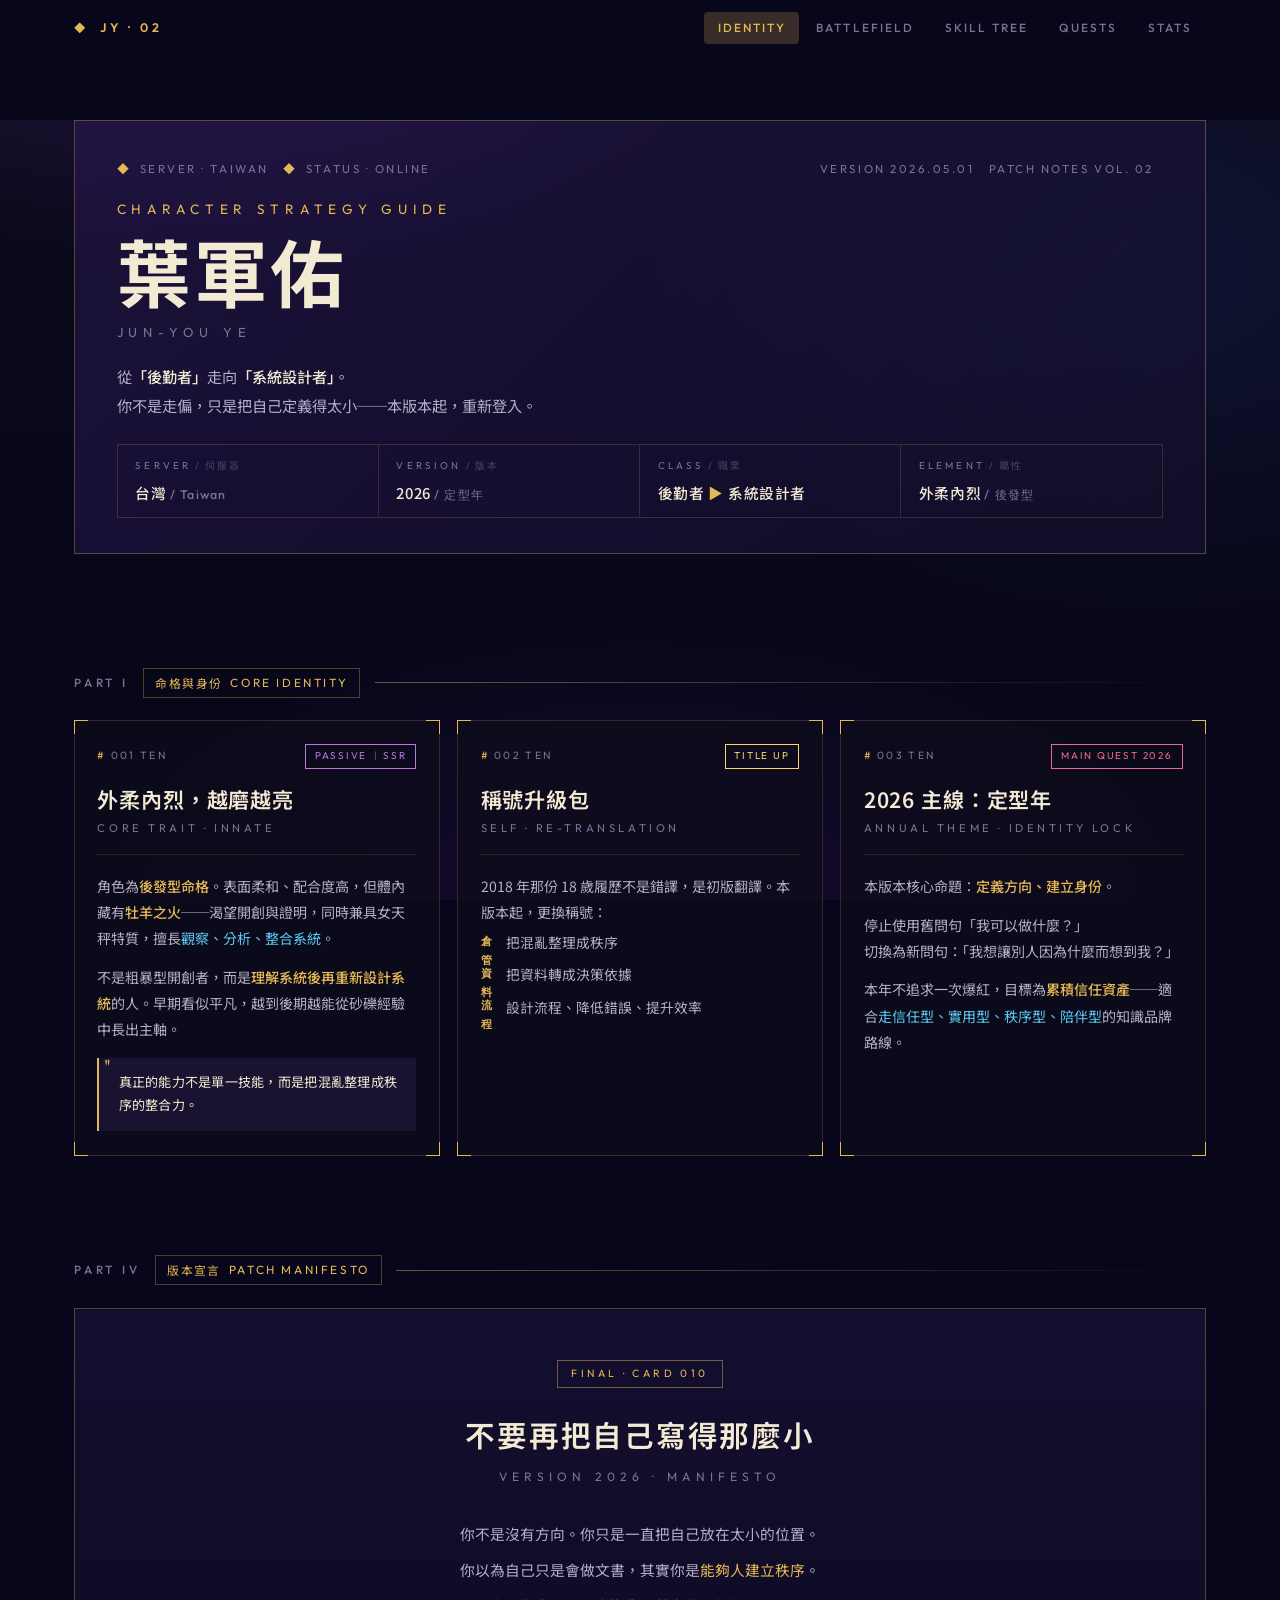
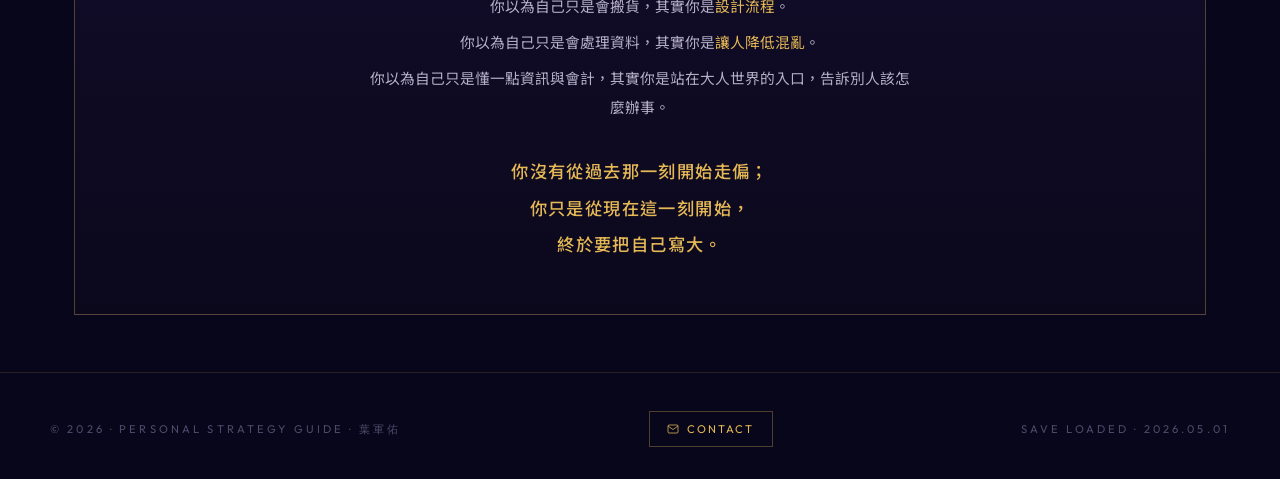
==== commit 160fe9e7: "Rebuild portfolio as Character Strategy Guide - Dark navy/purple theme with gold corner-bracket card" ====
--- a/index.html
+++ b/index.html
@@ -3,210 +3,182 @@
 <head>
   <meta charset="UTF-8">
   <meta name="viewport" content="width=device-width, initial-scale=1.0">
-  <meta name="description" content="Jun-You Ye — Warehouse Management Specialist with 3+ years in semiconductor manufacturing.">
-  <title>Jun-You Ye — About</title>
+  <meta name="description" content="葉軍佑 Jun-You Ye — Character Strategy Guide. 從後勤者走向系統設計者。">
+  <title>葉軍佑 — Character Strategy Guide</title>
   <link rel="preconnect" href="https://fonts.googleapis.com">
-  <link href="https://fonts.googleapis.com/css2?family=Outfit:wght@300;400;500;600&family=Playfair+Display:ital,wght@0,400;0,600;1,400&family=Noto+Sans+TC:wght@300;400;500;600&display=swap" rel="stylesheet">
+  <link href="https://fonts.googleapis.com/css2?family=Outfit:wght@300;400;500;600;700&family=Playfair+Display:ital,wght@0,400;0,600;1,400&family=Noto+Sans+TC:wght@300;400;500;600;700&display=swap" rel="stylesheet">
   <link rel="stylesheet" href="style.css">
-  <style>
-    /* Hero */
-    .hero {
-      padding: 6.5rem 1.5rem 3rem;
-      text-align: center;
-      position: relative;
-    }
-
-    .hero::before {
-      content: '';
-      position: absolute;
-      top: 0;
-      left: 50%;
-      transform: translateX(-50%);
-      width: 600px;
-      height: 600px;
-      background: radial-gradient(ellipse at center, rgba(198, 153, 90, 0.06) 0%, transparent 65%);
-      pointer-events: none;
-    }
-
-    .hero-name {
-      font-family: 'Playfair Display', serif;
-      font-size: 3.5rem;
-      font-weight: 400;
-      color: var(--text-1);
-      line-height: 1.1;
-      opacity: 0;
-      animation: fadeUp 0.7s var(--transition) 0.2s forwards;
-    }
-
-    .hero-name-en {
-      font-family: 'Outfit', sans-serif;
-      font-size: 0.95rem;
-      font-weight: 300;
-      color: var(--text-3);
-      letter-spacing: 0.2em;
-      margin-bottom: 1.2rem;
-    }
-
-    .hero-role {
-      font-family: 'Outfit', sans-serif;
-      font-size: 0.9rem;
-      font-weight: 500;
-      color: var(--accent);
-      letter-spacing: 0.06em;
-      margin-bottom: 0.8rem;
-    }
-
-    /* About Grid */
-    .about-grid {
-      display: grid;
-      grid-template-columns: 1fr 1fr 1fr;
-      gap: 0.8rem;
-    }
-
-    .about-card {
-      background: var(--bg-elevated);
-      border: 1px solid var(--border);
-      border-radius: var(--radius);
-      padding: 1.3rem;
-      transition: all 0.4s var(--transition);
-    }
-
-    .about-card:hover {
-      box-shadow: var(--shadow-hover);
-      transform: translateY(-2px);
-    }
-
-    .about-icon {
-      width: 36px;
-      height: 36px;
-      border-radius: 10px;
-      display: flex;
-      align-items: center;
-      justify-content: center;
-      margin-bottom: 0.8rem;
-    }
-
-    .about-icon svg {
-      width: 18px;
-      height: 18px;
-      stroke-width: 1.5;
-      fill: none;
-    }
-
-    .about-card h3 {
-      font-family: 'Noto Sans TC', sans-serif;
-      font-size: 0.85rem;
-      font-weight: 600;
-      letter-spacing: 0.04em;
-      color: var(--text-1);
-      margin-bottom: 0.3rem;
-    }
-
-    .about-card p {
-      font-size: 0.88rem;
-      color: var(--text-2);
-      line-height: 1.6;
-      font-weight: 300;
-    }
-
-    @media (max-width: 760px) {
-      .about-grid { grid-template-columns: 1fr 1fr; }
-    }
-
-    @media (max-width: 640px) {
-      .hero-name { font-size: 2.5rem; }
-      .section-title { font-size: 1.45rem; }
-      .about-grid { grid-template-columns: 1fr; }
-    }
-
-    @media print {
-      .about-grid { grid-template-columns: 1fr 1fr 1fr; }
-    }
-  </style>
 </head>
 <body>
 
 <nav id="nav" aria-label="Navigation">
   <div class="nav-inner">
-    <a href="index.html" class="nav-logo">JY</a>
+    <a href="index.html" class="nav-logo">JY · 02</a>
     <button class="hamburger" aria-label="Open menu" onclick="document.querySelector('.nav-links').classList.toggle('open')">
       <span></span><span></span><span></span>
     </button>
     <ul class="nav-links">
-      <li><a href="index.html"><svg viewBox="0 0 24 24"><circle cx="12" cy="8" r="4"/><path d="M20 21a8 8 0 1 0-16 0"/></svg>About</a></li>
-      <li><a href="experience.html"><svg viewBox="0 0 24 24"><rect x="2" y="7" width="20" height="14" rx="2" ry="2"/><path d="M16 7V5a2 2 0 0 0-2-2h-4a2 2 0 0 0-2 2v2"/></svg>Experience</a></li>
-      <li><a href="education.html"><svg viewBox="0 0 24 24"><path d="M22 10v6M2 10l10-5 10 5-10 5z"/><path d="M6 12v5c0 2 6 3 6 3s6-1 6-3v-5"/></svg>Education</a></li>
-      <li><a href="certs.html"><svg viewBox="0 0 24 24"><circle cx="12" cy="8" r="6"/><path d="M8.21 13.89L7 23l5-3 5 3-1.21-9.12"/></svg>Certifications</a></li>
-      <li><a href="skills.html"><svg viewBox="0 0 24 24"><polygon points="12 2 15.09 8.26 22 9.27 17 14.14 18.18 21.02 12 17.77 5.82 21.02 7 14.14 2 9.27 8.91 8.26 12 2"/></svg>Skills</a></li>
+      <li><a href="index.html">Identity</a></li>
+      <li><a href="experience.html">Battlefield</a></li>
+      <li><a href="skills.html">Skill Tree</a></li>
+      <li><a href="education.html">Quests</a></li>
+      <li><a href="certs.html">Stats</a></li>
     </ul>
   </div>
 </nav>
 
-<section class="hero">
-  <h1 class="hero-name">JUN-YOU YE</h1>
+<!-- ===== HERO ===== -->
+<header class="guide-hero">
+  <div class="guide-hero-frame reveal">
+    <div class="frame-corners"></div>
 
-  <!-- 職業定位 -->
-  <div class="hero-role">
-    Warehouse Operations · Return Flow Optimization · Data-Driven Execution
+    <div class="guide-meta-row">
+      <div class="meta-l">
+        <span>Server · Taiwan</span>
+        <span>Status · Online</span>
+      </div>
+      <div class="meta-r">
+        <span>Version 2026.05.01</span>
+        <span>Patch Notes Vol. 02</span>
+      </div>
+    </div>
+
+    <div class="guide-eyebrow">Character Strategy Guide</div>
+    <h1 class="guide-name">葉軍佑</h1>
+    <div class="guide-name-en">Jun-You Ye</div>
+
+    <p class="guide-tagline">
+      從<strong>「後勤者」</strong>走向<strong>「系統設計者」</strong>。<br>
+      你不是走偏，只是把自己定義得太小──本版本起，重新登入。
+    </p>
+
+    <div class="stat-row">
+      <div class="stat-cell">
+        <div class="stat-label">Server</div>
+        <div class="stat-value">台灣<span class="en">/ Taiwan</span></div>
+      </div>
+      <div class="stat-cell">
+        <div class="stat-label">Version</div>
+        <div class="stat-value">2026<span class="en">/ 定型年</span></div>
+      </div>
+      <div class="stat-cell">
+        <div class="stat-label">Class</div>
+        <div class="stat-value">後勤者<span class="arrow">▶</span>系統設計者</div>
+      </div>
+      <div class="stat-cell">
+        <div class="stat-label">Element</div>
+        <div class="stat-value">外柔內烈<span class="en">/ 後發型</span></div>
+      </div>
+    </div>
   </div>
-
-  <!-- 一句話價值主張 -->
-  <p style="margin-top:0.8rem; color:var(--text-2); font-size:0.9rem;">
-    專注於回貨流程與倉儲營運，透過流程理解與數據輔助，提升效率與穩定性
-  </p>
-</section>
+</header>
 
 <div class="container">
   <main>
-    <section id="about">
-      <div class="section-label">
-        <h2>About</h2>
+
+    <!-- ===== PART I — CORE IDENTITY ===== -->
+    <section>
+      <div class="part-header reveal">
+        <span class="part-label">Part I</span>
+        <span class="part-tag"><span class="zh">命格與身份</span> Core Identity</span>
+        <span class="part-line"></span>
       </div>
 
-      <div class="about-grid">
+      <div class="card-grid">
 
-        <div class="about-card">
-          <h3>Resilience</h3>
-          <p>在高出貨量與突發異常下維持作業節奏與準確率，確保回貨與盤點如期完成</p>
+        <article class="guide-card reveal d1">
+          <div class="corners"></div>
+          <div class="card-meta">
+            <span class="card-id"><span class="hash">#</span>001  ten</span>
+            <span class="card-tag passive">Passive <span class="sep">|</span> SSR</span>
+          </div>
+          <h2 class="card-title">外柔內烈，越磨越亮</h2>
+          <div class="card-subtitle">Core Trait · Innate</div>
+          <div class="card-body">
+            <p>角色為<span class="hl">後發型命格</span>。表面柔和、配合度高，但體內藏有<span class="hl">牡羊之火</span>──渴望開創與證明，同時兼具女天秤特質，擅長<span class="hl-cyan">觀察、分析、整合系統</span>。</p>
+            <p>不是粗暴型開創者，而是<span class="hl">理解系統後再重新設計系統</span>的人。早期看似平凡，越到後期越能從砂礫經驗中長出主軸。</p>
+            <div class="card-quote">真正的能力不是單一技能，而是把混亂整理成秩序的整合力。</div>
+          </div>
+        </article>
+
+        <article class="guide-card reveal d2">
+          <div class="corners"></div>
+          <div class="card-meta">
+            <span class="card-id"><span class="hash">#</span>002  ten</span>
+            <span class="card-tag title-up">Title Up</span>
+          </div>
+          <h2 class="card-title">稱號升級包</h2>
+          <div class="card-subtitle">Self · Re-Translation</div>
+          <div class="card-body">
+            <p>2018 年那份 18 歲履歷不是錯譯，是初版翻譯。本版本起，更換稱號：</p>
+            <ul class="card-list">
+              <li><span class="marker">倉管</span>把混亂整理成秩序</li>
+              <li><span class="marker">資料</span>把資料轉成決策依據</li>
+              <li><span class="marker">流程</span>設計流程、降低錯誤、提升效率</li>
+            </ul>
+          </div>
+        </article>
+
+        <article class="guide-card reveal d3">
+          <div class="corners"></div>
+          <div class="card-meta">
+            <span class="card-id"><span class="hash">#</span>003  ten</span>
+            <span class="card-tag main-quest">Main Quest 2026</span>
+          </div>
+          <h2 class="card-title">2026 主線：定型年</h2>
+          <div class="card-subtitle">Annual Theme · Identity Lock</div>
+          <div class="card-body">
+            <p>本版本核心命題：<span class="hl">定義方向、建立身份</span>。</p>
+            <p>停止使用舊問句「我可以做什麼？」<br>切換為新問句：「我想讓別人因為什麼而想到我？」</p>
+            <p>本年不追求一次爆紅，目標為<span class="hl">累積信任資產</span>──適合<span class="hl-cyan">走信任型、實用型、秩序型、陪伴型</span>的知識品牌路線。</p>
+          </div>
+        </article>
+
+      </div>
+    </section>
+
+    <!-- ===== PART IV — PATCH MANIFESTO (closing) ===== -->
+    <section>
+      <div class="part-header reveal">
+        <span class="part-label">Part IV</span>
+        <span class="part-tag"><span class="zh">版本宣言</span> Patch Manifesto</span>
+        <span class="part-line"></span>
+      </div>
+
+      <div class="manifesto reveal d1">
+        <div class="corners"></div>
+        <div class="manifesto-tag">Final · Card 010</div>
+        <h2 class="manifesto-title">不要再把自己寫得那麼小</h2>
+        <div class="manifesto-subtitle">Version 2026 · Manifesto</div>
+
+        <div class="manifesto-body">
+          <p>你不是沒有方向。你只是一直把自己放在太小的位置。</p>
+          <p>你以為自己只是會做文書，其實你是<em>能夠人建立秩序</em>。</p>
+          <p>你以為自己只是會搬貨，其實你是<em>設計流程</em>。</p>
+          <p>你以為自己只是會處理資料，其實你是<em>讓人降低混亂</em>。</p>
+          <p>你以為自己只是懂一點資訊與會計，其實你是站在大人世界的入口，告訴別人該怎麼辦事。</p>
         </div>
 
-        <div class="about-card">
-          <h3>Business Acumen</h3>
-          <p>理解回貨流程對產線與交期影響，優先處理關鍵異常以降低整體延誤風險</p>
+        <div class="manifesto-final">
+          你沒有從過去那一刻開始走偏；<br>
+          你只是從現在這一刻開始，<br>
+          終於要把自己寫大。
         </div>
+      </div>
+    </section>
 
-        <div class="about-card">
-          <h3>Execution</h3>
-          <p>落實標準作業並持續優化細節，提升日常作業效率與穩定度</p>
-        </div>
-
-      </div>
-      <div style="margin-top:2.5rem;">
-        <h3 style="font-size:0.9rem; letter-spacing:0.05em; margin-bottom:0.8rem;">
-          Key Contributions
-        </h3>
-
-        <ul style="color:var(--text-2); font-size:0.9rem; line-height:1.7; padding-left:1.2rem;">
-          <li>於高離職率期間維持回貨作業穩定，確保日常運作不中斷</li>
-          <li>協助執行盤點與庫存管理，維持作業準確性與一致性</li>
-          <li>處理回貨異常與流程銜接問題，降低錯誤與延誤風險</li>
-        </ul>
-      </div>
-
-    </section>
   </main>
 </div>
 
 <footer>
-  <div class="footer-line"></div>
-  <a class="cta-primary" href="mailto:jun-you.ye@outlook.com" style="margin: 0.8rem auto; display: inline-flex;">
-    <svg viewBox="0 0 24 24" role="img" style="width:14px;height:14px;stroke:currentColor;fill:none;stroke-width:1.5;">
-      <path d="M4 4h16c1.1 0 2 .9 2 2v12c0 1.1-.9 2-2 2H4c-1.1 0-2-.9-2-2V6c0-1.1.9-2 2-2z"/>
-      <polyline points="22,6 12,13 2,6"/>
-    </svg>
-    Contact
-  </a>
-  <div class="footer-copy">© 2026 — Built with purpose.</div>
+  <div class="footer-row">
+    <span>© 2026 · Personal Strategy Guide · 葉軍佑</span>
+    <a class="footer-contact" href="mailto:jun-you.ye@outlook.com">
+      <svg viewBox="0 0 24 24" role="img"><path d="M4 4h16c1.1 0 2 .9 2 2v12c0 1.1-.9 2-2 2H4c-1.1 0-2-.9-2-2V6c0-1.1.9-2 2-2z"/><polyline points="22,6 12,13 2,6"/></svg>
+      Contact
+    </a>
+    <span>Save Loaded · 2026.05.01</span>
+  </div>
 </footer>
 
 <script src="script.js"></script>
--- a/style.css
+++ b/style.css
@@ -1,24 +1,42 @@
 /* ==============================================
-   CSS Custom Properties
+   CSS Custom Properties — Strategy Guide Theme
    ============================================== */
 :root {
-  --bg: #FBFAF8;
-  --bg-elevated: #FFFFFF;
-  --bg-subtle: #F5F3EF;
-  --bg-glass: rgba(255, 255, 255, 0.65);
-  --text-1: #171717;
-  --text-2: #4A4A4A;
-  --text-3: #8C8C8C;
-  --accent: #1B2A3D;
-  --accent-soft: #2D4A6A;
-  --gold: #C6995A;
-  --gold-light: rgba(198, 153, 90, 0.12);
-  --border: #E8E5DF;
-  --border-light: #F0EDE8;
-  --radius: 14px;
-  --radius-sm: 8px;
-  --shadow-md: 0 4px 20px rgba(0, 0, 0, 0.05), 0 1px 4px rgba(0, 0, 0, 0.03);
-  --shadow-hover: 0 8px 32px rgba(0, 0, 0, 0.08), 0 2px 8px rgba(0, 0, 0, 0.04);
+  --bg: #0B0A1A;
+  --bg-deep: #07061A;
+  --bg-elevated: rgba(20, 18, 40, 0.72);
+  --bg-card: rgba(14, 12, 28, 0.78);
+  --bg-card-soft: rgba(28, 22, 52, 0.55);
+  --bg-quote: rgba(64, 40, 110, 0.28);
+
+  --text-1: #F2EAD3;
+  --text-2: #B5AFC8;
+  --text-3: #7A7494;
+  --text-muted: #50496B;
+
+  --gold: #E5B856;
+  --gold-soft: rgba(229, 184, 86, 0.22);
+  --gold-line: rgba(229, 184, 86, 0.45);
+
+  --rarity-ssr: #B57BE0;
+  --rarity-title: #F4D86A;
+  --rarity-quest: #E96A8C;
+  --rarity-battlefield: #5BC9F0;
+  --rarity-skill: #6DDFC4;
+  --rarity-content: #F4A55B;
+  --rarity-status: #F08C5C;
+  --rarity-daily: #6DDFC4;
+  --rarity-final: #E5B856;
+
+  --border: rgba(229, 184, 86, 0.32);
+  --border-soft: rgba(229, 184, 86, 0.18);
+  --border-divider: rgba(229, 184, 86, 0.14);
+
+  --radius: 4px;
+  --radius-tag: 2px;
+
+  --shadow-card: 0 0 0 1px rgba(229, 184, 86, 0.06), 0 24px 60px rgba(0, 0, 0, 0.45);
+  --shadow-hover: 0 0 0 1px rgba(229, 184, 86, 0.4), 0 28px 72px rgba(0, 0, 0, 0.55);
   --transition: cubic-bezier(0.22, 1, 0.36, 1);
 }
 
@@ -33,16 +51,23 @@
 
 html {
   scroll-behavior: smooth;
+  background: var(--bg-deep);
 }
 
 body {
   font-family: 'Noto Sans TC', 'Outfit', sans-serif;
   font-weight: 400;
   color: var(--text-1);
-  background: var(--bg);
-  line-height: 1.65;
+  background:
+    radial-gradient(ellipse 80% 50% at 18% 0%, rgba(96, 50, 160, 0.28), transparent 60%),
+    radial-gradient(ellipse 60% 60% at 90% 30%, rgba(40, 70, 160, 0.18), transparent 65%),
+    radial-gradient(ellipse 70% 50% at 50% 100%, rgba(80, 30, 120, 0.22), transparent 60%),
+    linear-gradient(180deg, #0B0A1A 0%, #07061A 100%);
+  background-attachment: fixed;
+  line-height: 1.7;
   -webkit-font-smoothing: antialiased;
   overflow-x: hidden;
+  min-height: 100vh;
 }
 
 /* ==============================================
@@ -57,34 +82,42 @@
 }
 
 nav.scrolled {
-  background: var(--bg-glass);
-  backdrop-filter: blur(20px) saturate(1.4);
-  -webkit-backdrop-filter: blur(20px) saturate(1.4);
-  border-bottom: 1px solid rgba(0, 0, 0, 0.04);
+  background: rgba(11, 10, 26, 0.78);
+  backdrop-filter: blur(18px) saturate(1.4);
+  -webkit-backdrop-filter: blur(18px) saturate(1.4);
+  border-bottom: 1px solid var(--border-soft);
 }
 
 .nav-inner {
-  max-width: 960px;
+  max-width: 1180px;
   margin: 0 auto;
   padding: 0 1.5rem;
   display: flex;
   justify-content: space-between;
   align-items: center;
-  height: 52px;
+  height: 56px;
 }
 
 .nav-logo {
-  font-family: 'Playfair Display', serif;
-  font-size: 1.15rem;
-  color: var(--accent);
-  letter-spacing: 0.03em;
+  font-family: 'Outfit', sans-serif;
+  font-size: 0.78rem;
+  color: var(--gold);
+  letter-spacing: 0.32em;
   font-weight: 600;
   text-decoration: none;
+  text-transform: uppercase;
+}
+
+.nav-logo::before {
+  content: '◆ ';
+  color: var(--gold);
+  margin-right: 0.3rem;
+  font-size: 0.7rem;
 }
 
 .nav-links {
   display: flex;
-  gap: 0.3rem;
+  gap: 0.2rem;
   list-style: none;
 }
 
@@ -92,20 +125,21 @@
   text-decoration: none;
   color: var(--text-3);
   font-family: 'Outfit', sans-serif;
-  font-size: 0.85rem;
+  font-size: 0.74rem;
   display: inline-flex;
   align-items: center;
-  gap: 0.3rem;
+  gap: 0.4rem;
   font-weight: 500;
-  letter-spacing: 0.06em;
-  padding: 0.35rem 0.8rem;
-  border-radius: 100px;
+  letter-spacing: 0.18em;
+  text-transform: uppercase;
+  padding: 0.4rem 0.85rem;
+  border-radius: var(--radius);
   transition: all 0.3s var(--transition);
 }
 
 .nav-links a svg {
-  width: 13px;
-  height: 13px;
+  width: 12px;
+  height: 12px;
   stroke: currentColor;
   fill: none;
   stroke-width: 1.5;
@@ -113,12 +147,12 @@
 
 .nav-links a:hover,
 .nav-links a.active {
-  color: var(--accent);
-  background: var(--gold-light);
-}
-
-/* ==============================================
-   Hamburger Menu
+  color: var(--gold);
+  background: var(--gold-soft);
+}
+
+/* ==============================================
+   Hamburger
    ============================================== */
 .hamburger {
   display: none;
@@ -136,161 +170,746 @@
 .hamburger span {
   display: block;
   width: 22px;
-  height: 2.5px;
-  background: var(--text-1);
+  height: 2px;
+  background: var(--gold);
   margin: 3px 0;
   border-radius: 2px;
   transition: 0.3s;
 }
 
 /* ==============================================
-   Page Header
-   ============================================== */
-.page-header {
-  padding: 5.5rem 1.5rem 2.5rem;
-  text-align: center;
+   Layout
+   ============================================== */
+.container {
+  max-width: 1180px;
+  margin: 0 auto;
+  padding: 0 1.5rem;
+}
+
+section {
+  padding: 1.6rem 0;
+}
+
+/* ==============================================
+   Strategy Guide Hero
+   ============================================== */
+.guide-hero {
   position: relative;
-}
-
-.page-header::before {
+  margin: 7.5rem auto 2.5rem;
+  max-width: 1180px;
+  padding: 0 1.5rem;
+}
+
+.guide-hero-frame {
+  position: relative;
+  background:
+    linear-gradient(135deg, rgba(48, 28, 96, 0.45) 0%, rgba(20, 16, 44, 0.65) 100%);
+  border: 1px solid var(--border);
+  padding: 2.4rem 2.6rem 2.2rem;
+  overflow: hidden;
+}
+
+.guide-hero-frame::before,
+.guide-hero-frame::after,
+.frame-corners::before,
+.frame-corners::after {
   content: '';
   position: absolute;
-  top: 0;
-  left: 50%;
-  transform: translateX(-50%);
-  width: 600px;
-  height: 400px;
-  background: radial-gradient(ellipse at center, rgba(198, 153, 90, 0.06) 0%, transparent 65%);
+  width: 22px;
+  height: 22px;
+  border: 1.5px solid var(--gold);
   pointer-events: none;
 }
 
-.page-header-title {
-  font-family: 'Playfair Display', serif;
-  font-size: 2.8rem;
+.guide-hero-frame::before {
+  top: -1px; left: -1px;
+  border-right: none;
+  border-bottom: none;
+}
+
+.guide-hero-frame::after {
+  top: -1px; right: -1px;
+  border-left: none;
+  border-bottom: none;
+}
+
+.frame-corners::before {
+  bottom: -1px; left: -1px;
+  border-right: none;
+  border-top: none;
+}
+
+.frame-corners::after {
+  bottom: -1px; right: -1px;
+  border-left: none;
+  border-top: none;
+}
+
+.guide-meta-row {
+  display: flex;
+  justify-content: space-between;
+  align-items: center;
+  font-family: 'Outfit', sans-serif;
+  font-size: 0.72rem;
+  letter-spacing: 0.22em;
+  color: var(--text-3);
+  text-transform: uppercase;
+  margin-bottom: 1.2rem;
+}
+
+.guide-meta-row .meta-l span,
+.guide-meta-row .meta-r span {
+  margin-right: 0.6rem;
+}
+
+.guide-meta-row .meta-l span::before {
+  content: '◆ ';
+  color: var(--gold);
+  margin-right: 0.25rem;
+}
+
+.guide-eyebrow {
+  font-family: 'Outfit', sans-serif;
+  font-size: 0.85rem;
+  letter-spacing: 0.42em;
+  color: var(--gold);
+  text-transform: uppercase;
+  margin-bottom: 0.7rem;
+}
+
+.guide-name {
+  font-family: 'Noto Sans TC', sans-serif;
+  font-size: 4.6rem;
+  font-weight: 700;
+  color: var(--text-1);
+  line-height: 1.05;
+  letter-spacing: 0.04em;
+  margin-bottom: 1.1rem;
+}
+
+.guide-name-en {
+  font-family: 'Outfit', sans-serif;
+  font-size: 0.82rem;
   font-weight: 400;
+  color: var(--text-3);
+  letter-spacing: 0.45em;
+  text-transform: uppercase;
+  margin-top: -0.4rem;
+  margin-bottom: 1.2rem;
+}
+
+.guide-tagline {
+  color: var(--text-2);
+  font-size: 0.95rem;
+  line-height: 1.85;
+  max-width: 640px;
+  margin-bottom: 1.6rem;
+}
+
+.guide-tagline strong {
   color: var(--text-1);
-  opacity: 0;
-  animation: fadeUp 0.7s var(--transition) 0.2s forwards;
-}
-
-/* ==============================================
-   CTA Button
-   ============================================== */
-.cta-primary {
+  font-weight: 500;
+}
+
+/* Stat Row */
+.stat-row {
+  display: grid;
+  grid-template-columns: repeat(4, 1fr);
+  gap: 0;
+  border: 1px solid var(--border-soft);
+  margin-top: 1.4rem;
+}
+
+.stat-cell {
+  padding: 0.75rem 1.1rem;
+  border-right: 1px solid var(--border-soft);
+}
+
+.stat-cell:last-child { border-right: none; }
+
+.stat-label {
+  font-family: 'Outfit', sans-serif;
+  font-size: 0.62rem;
+  letter-spacing: 0.32em;
+  color: var(--text-3);
+  text-transform: uppercase;
+  margin-bottom: 0.3rem;
+}
+
+.stat-label::after {
+  content: ' / 屬性';
+  color: var(--text-muted);
+  font-size: 0.6rem;
+  letter-spacing: 0.2em;
+}
+
+.stat-cell:nth-child(1) .stat-label::after { content: ' / 伺服器'; }
+.stat-cell:nth-child(2) .stat-label::after { content: ' / 版本'; }
+.stat-cell:nth-child(3) .stat-label::after { content: ' / 職業'; }
+.stat-cell:nth-child(4) .stat-label::after { content: ' / 屬性'; }
+
+.stat-value {
+  font-size: 0.92rem;
+  color: var(--text-1);
+  font-weight: 500;
+  letter-spacing: 0.04em;
+}
+
+.stat-value .arrow {
+  color: var(--gold);
+  margin: 0 0.25rem;
+}
+
+.stat-value .en {
+  color: var(--text-3);
+  font-family: 'Outfit', sans-serif;
+  font-size: 0.78rem;
+  letter-spacing: 0.1em;
+  margin-left: 0.2rem;
+}
+
+/* ==============================================
+   Part Section Headers
+   ============================================== */
+.part-header {
+  display: flex;
+  align-items: center;
+  gap: 0.9rem;
+  margin: 3rem 0 1.4rem;
+  font-family: 'Outfit', sans-serif;
+  font-size: 0.74rem;
+  letter-spacing: 0.32em;
+  color: var(--text-3);
+  text-transform: uppercase;
+}
+
+.part-header .part-label {
+  color: var(--text-3);
+  font-weight: 500;
+}
+
+.part-header .part-tag {
+  color: var(--gold);
+  border: 1px solid var(--border);
+  padding: 0.25rem 0.7rem;
+  letter-spacing: 0.22em;
   display: inline-flex;
-  align-items: center;
-  gap: 0.4rem;
-  padding: 0.55rem 1.3rem;
-  background: var(--accent);
-  color: #fff;
-  border-radius: 100px;
-  text-decoration: none;
-  font-size: 0.88rem;
-  font-weight: 500;
-  letter-spacing: 0.03em;
-  transition: all 0.35s var(--transition);
-}
-
-.cta-primary:hover {
-  background: var(--accent-soft);
-  box-shadow: var(--shadow-md);
-  transform: translateY(-1px);
-}
-
-.cta-primary svg {
+  gap: 0.5rem;
+}
+
+.part-header .part-tag .zh {
+  font-family: 'Noto Sans TC', sans-serif;
+  letter-spacing: 0.12em;
+  color: var(--gold);
+}
+
+.part-header .part-line {
+  flex: 1;
+  height: 1px;
+  background: linear-gradient(90deg, var(--gold-line), transparent);
+}
+
+/* ==============================================
+   Card Grid
+   ============================================== */
+.card-grid {
+  display: grid;
+  grid-template-columns: repeat(3, 1fr);
+  gap: 1.1rem;
+}
+
+.card-grid.two { grid-template-columns: repeat(2, 1fr); }
+.card-grid.one { grid-template-columns: 1fr; }
+
+/* ==============================================
+   Strategy Card
+   ============================================== */
+.guide-card {
+  position: relative;
+  background: var(--bg-card);
+  border: 1px solid var(--border-soft);
+  padding: 1.4rem 1.4rem 1.5rem;
+  transition: all 0.4s var(--transition);
+  display: flex;
+  flex-direction: column;
+  min-height: 280px;
+}
+
+.guide-card::before,
+.guide-card::after,
+.guide-card > .corners::before,
+.guide-card > .corners::after {
+  content: '';
+  position: absolute;
   width: 14px;
   height: 14px;
+  border: 1.2px solid var(--gold);
+  pointer-events: none;
+  transition: all 0.4s var(--transition);
+}
+
+.guide-card::before {
+  top: -1px; left: -1px;
+  border-right: none;
+  border-bottom: none;
+}
+
+.guide-card::after {
+  top: -1px; right: -1px;
+  border-left: none;
+  border-bottom: none;
+}
+
+.guide-card > .corners::before {
+  bottom: -1px; left: -1px;
+  border-right: none;
+  border-top: none;
+}
+
+.guide-card > .corners::after {
+  bottom: -1px; right: -1px;
+  border-left: none;
+  border-top: none;
+}
+
+.guide-card:hover {
+  border-color: var(--border);
+  box-shadow: var(--shadow-hover);
+  transform: translateY(-3px);
+}
+
+.guide-card:hover::before,
+.guide-card:hover::after,
+.guide-card:hover > .corners::before,
+.guide-card:hover > .corners::after {
+  width: 18px;
+  height: 18px;
+}
+
+.card-meta {
+  display: flex;
+  justify-content: space-between;
+  align-items: center;
+  font-family: 'Outfit', sans-serif;
+  font-size: 0.66rem;
+  letter-spacing: 0.22em;
+  color: var(--text-muted);
+  text-transform: uppercase;
+  margin-bottom: 1rem;
+}
+
+.card-id {
+  color: var(--text-3);
+}
+
+.card-id .hash {
+  color: var(--gold);
+  margin-right: 0.25rem;
+}
+
+.card-tag {
+  padding: 0.2rem 0.55rem;
+  border: 1px solid currentColor;
+  letter-spacing: 0.18em;
+  font-size: 0.62rem;
+  display: inline-flex;
+  gap: 0.4rem;
+  align-items: center;
+}
+
+.card-tag.passive { color: var(--rarity-ssr); }
+.card-tag.title-up { color: var(--rarity-title); }
+.card-tag.main-quest { color: var(--rarity-quest); }
+.card-tag.battlefield { color: var(--rarity-battlefield); }
+.card-tag.skill-tree { color: var(--rarity-skill); }
+.card-tag.content { color: var(--rarity-content); }
+.card-tag.status { color: var(--rarity-status); }
+.card-tag.daily { color: var(--rarity-daily); }
+.card-tag.final { color: var(--rarity-final); }
+
+.card-tag .sep {
+  opacity: 0.55;
+  letter-spacing: 0;
+}
+
+.card-title {
+  font-family: 'Noto Sans TC', sans-serif;
+  font-size: 1.32rem;
+  font-weight: 600;
+  color: var(--text-1);
+  letter-spacing: 0.04em;
+  line-height: 1.35;
+  margin-bottom: 0.35rem;
+}
+
+.card-subtitle {
+  font-family: 'Outfit', sans-serif;
+  font-size: 0.7rem;
+  letter-spacing: 0.32em;
+  color: var(--text-3);
+  text-transform: uppercase;
+  margin-bottom: 1.1rem;
+  padding-bottom: 1rem;
+  border-bottom: 1px solid var(--border-divider);
+}
+
+.card-body {
+  font-size: 0.88rem;
+  color: var(--text-2);
+  line-height: 1.85;
+  flex: 1;
+}
+
+.card-body p + p {
+  margin-top: 0.8rem;
+}
+
+.card-body strong,
+.card-body .hl {
+  color: var(--gold);
+  font-weight: 500;
+}
+
+.card-body .hl-cyan { color: var(--rarity-battlefield); }
+.card-body .hl-green { color: var(--rarity-skill); }
+.card-body .hl-pink { color: var(--rarity-quest); }
+
+/* Quote highlight */
+.card-quote {
+  margin-top: 1rem;
+  padding: 0.85rem 1rem 0.85rem 1.2rem;
+  background: var(--bg-quote);
+  border-left: 2px solid var(--gold);
+  font-size: 0.82rem;
+  color: var(--text-1);
+  line-height: 1.75;
+  letter-spacing: 0.02em;
+  position: relative;
+}
+
+.card-quote::before {
+  content: '"';
+  position: absolute;
+  top: -0.1rem;
+  left: 0.3rem;
+  font-family: 'Playfair Display', serif;
+  font-size: 1.4rem;
+  color: var(--gold);
+  line-height: 1;
+}
+
+/* List inside card */
+.card-list {
+  list-style: none;
+  margin-top: 0.4rem;
+}
+
+.card-list li {
+  position: relative;
+  padding-left: 1.6rem;
+  margin-bottom: 0.55rem;
+  font-size: 0.86rem;
+  color: var(--text-2);
+  line-height: 1.7;
+}
+
+.card-list li .marker {
+  position: absolute;
+  left: 0;
+  top: 0.05rem;
+  font-family: 'Outfit', sans-serif;
+  font-size: 0.7rem;
+  font-weight: 600;
+  color: var(--gold);
+  letter-spacing: 0.08em;
+  width: 1.4rem;
+}
+
+/* Tier rows (S / A / B) */
+.tier-row {
+  display: flex;
+  align-items: flex-start;
+  gap: 0.85rem;
+  padding: 0.7rem 0;
+  border-bottom: 1px dashed var(--border-divider);
+}
+
+.tier-row:last-child { border-bottom: none; }
+
+.tier-badge {
+  width: 28px;
+  height: 28px;
+  display: flex;
+  align-items: center;
+  justify-content: center;
+  font-family: 'Outfit', sans-serif;
+  font-weight: 700;
+  font-size: 0.85rem;
+  color: var(--bg-deep);
+  flex-shrink: 0;
+  letter-spacing: 0;
+}
+
+.tier-badge.s { background: var(--gold); }
+.tier-badge.a { background: var(--rarity-skill); }
+.tier-badge.b { background: var(--rarity-battlefield); }
+
+.tier-content { flex: 1; }
+
+.tier-name {
+  font-size: 0.92rem;
+  font-weight: 500;
+  color: var(--text-1);
+  margin-bottom: 0.15rem;
+}
+
+.tier-desc {
+  font-size: 0.78rem;
+  color: var(--text-3);
+  line-height: 1.6;
+}
+
+/* ==============================================
+   Day Plan (Timeline inside card)
+   ============================================== */
+.day-block {
+  padding: 0.75rem 0;
+  border-bottom: 1px dashed var(--border-divider);
+}
+
+.day-block:last-of-type { border-bottom: none; }
+
+.day-tag {
+  font-family: 'Outfit', sans-serif;
+  font-size: 0.66rem;
+  letter-spacing: 0.22em;
+  color: var(--gold);
+  text-transform: uppercase;
+  margin-bottom: 0.35rem;
+  display: inline-flex;
+  align-items: center;
+  gap: 0.5rem;
+}
+
+.day-tag .zh {
+  color: var(--text-3);
+  font-family: 'Noto Sans TC', sans-serif;
+  letter-spacing: 0.1em;
+}
+
+.day-title {
+  font-size: 0.95rem;
+  color: var(--text-1);
+  font-weight: 500;
+  margin-bottom: 0.3rem;
+}
+
+.day-desc {
+  font-size: 0.82rem;
+  color: var(--text-2);
+  line-height: 1.7;
+}
+
+/* ==============================================
+   Status / Stat icons (career, gold, link, hp)
+   ============================================== */
+.stat-line {
+  display: flex;
+  align-items: flex-start;
+  gap: 0.85rem;
+  padding: 0.65rem 0;
+  border-bottom: 1px dashed var(--border-divider);
+}
+
+.stat-line:last-child { border-bottom: none; }
+
+.stat-icon {
+  width: 24px;
+  height: 24px;
+  border: 1px solid var(--gold-line);
+  display: flex;
+  align-items: center;
+  justify-content: center;
+  font-size: 0.78rem;
+  color: var(--gold);
+  font-family: 'Outfit', sans-serif;
+  font-weight: 600;
+  flex-shrink: 0;
+  margin-top: 0.1rem;
+}
+
+.stat-label-zh {
+  font-size: 0.85rem;
+  color: var(--text-1);
+  font-weight: 500;
+  margin-bottom: 0.1rem;
+}
+
+.stat-label-zh .en {
+  font-family: 'Outfit', sans-serif;
+  color: var(--text-3);
+  font-size: 0.7rem;
+  letter-spacing: 0.18em;
+  margin-left: 0.4rem;
+}
+
+.stat-line p {
+  font-size: 0.8rem;
+  color: var(--text-2);
+  line-height: 1.7;
+}
+
+/* ==============================================
+   Manifesto (PART IV final)
+   ============================================== */
+.manifesto {
+  position: relative;
+  text-align: center;
+  background:
+    linear-gradient(180deg, rgba(40, 28, 80, 0.4) 0%, rgba(14, 10, 30, 0.7) 100%);
+  border: 1px solid var(--border);
+  padding: 3rem 2rem 3.2rem;
+  margin-top: 1.4rem;
+  overflow: hidden;
+}
+
+.manifesto::before,
+.manifesto::after,
+.manifesto > .corners::before,
+.manifesto > .corners::after {
+  content: '';
+  position: absolute;
+  width: 22px;
+  height: 22px;
+  border: 1.5px solid var(--gold);
+  pointer-events: none;
+}
+
+.manifesto::before {
+  top: -1px; left: -1px;
+  border-right: none; border-bottom: none;
+}
+.manifesto::after {
+  top: -1px; right: -1px;
+  border-left: none; border-bottom: none;
+}
+.manifesto > .corners::before {
+  bottom: -1px; left: -1px;
+  border-right: none; border-top: none;
+}
+.manifesto > .corners::after {
+  bottom: -1px; right: -1px;
+  border-left: none; border-top: none;
+}
+
+.manifesto-tag {
+  display: inline-block;
+  font-family: 'Outfit', sans-serif;
+  font-size: 0.66rem;
+  letter-spacing: 0.32em;
+  color: var(--gold);
+  border: 1px solid var(--gold-line);
+  padding: 0.25rem 0.85rem;
+  text-transform: uppercase;
+  margin-bottom: 1.4rem;
+}
+
+.manifesto-title {
+  font-family: 'Noto Sans TC', sans-serif;
+  font-size: 1.85rem;
+  font-weight: 600;
+  color: var(--text-1);
+  letter-spacing: 0.06em;
+  margin-bottom: 0.4rem;
+}
+
+.manifesto-subtitle {
+  font-family: 'Outfit', sans-serif;
+  font-size: 0.76rem;
+  letter-spacing: 0.42em;
+  color: var(--text-3);
+  text-transform: uppercase;
+  margin-bottom: 2rem;
+}
+
+.manifesto-body {
+  max-width: 540px;
+  margin: 0 auto 2rem;
+  font-size: 0.92rem;
+  color: var(--text-2);
+  line-height: 2;
+}
+
+.manifesto-body p { margin-bottom: 0.4rem; }
+
+.manifesto-body em {
+  color: var(--gold);
+  font-style: normal;
+}
+
+.manifesto-final {
+  font-size: 1.08rem;
+  color: var(--gold);
+  letter-spacing: 0.08em;
+  line-height: 2.1;
+  font-weight: 500;
+}
+
+/* ==============================================
+   Footer
+   ============================================== */
+footer {
+  text-align: center;
+  padding: 2.4rem 1.5rem 2rem;
+  margin-top: 2rem;
+  border-top: 1px solid var(--border-divider);
+  color: var(--text-muted);
+  font-family: 'Outfit', sans-serif;
+  font-size: 0.7rem;
+  letter-spacing: 0.28em;
+  text-transform: uppercase;
+}
+
+footer .footer-row {
+  display: flex;
+  justify-content: space-between;
+  align-items: center;
+  max-width: 1180px;
+  margin: 0 auto;
+}
+
+footer .footer-contact {
+  color: var(--gold);
+  text-decoration: none;
+  letter-spacing: 0.18em;
+  border: 1px solid var(--border);
+  padding: 0.45rem 1.1rem;
+  display: inline-flex;
+  align-items: center;
+  gap: 0.5rem;
+  transition: all 0.3s var(--transition);
+  text-transform: uppercase;
+  font-size: 0.7rem;
+}
+
+footer .footer-contact:hover {
+  background: var(--gold-soft);
+  border-color: var(--gold);
+}
+
+footer .footer-contact svg {
+  width: 12px;
+  height: 12px;
   stroke: currentColor;
   fill: none;
   stroke-width: 1.5;
 }
 
 /* ==============================================
-   Layout
-   ============================================== */
-.container {
-  max-width: 820px;
-  margin: 0 auto;
-  padding: 0 1.5rem;
-}
-
-section {
-  padding: 2.5rem 0;
-}
-
-/* ==============================================
-   Section Labels
-   ============================================== */
-.section-label {
-  display: inline-flex;
-  align-items: center;
-  gap: 0.5rem;
-  font-family: 'Outfit', sans-serif;
-  font-size: 0.75rem;
-  font-weight: 600;
-  letter-spacing: 0.18em;
-  text-transform: uppercase;
-  color: var(--gold);
-  margin-bottom: 0.5rem;
-}
-
-.section-label svg {
-  width: 14px;
-  height: 14px;
-  stroke: var(--gold);
-  fill: none;
-  stroke-width: 1.5;
-  flex-shrink: 0;
-}
-
-.section-label::before {
-  content: '';
-  width: 16px;
-  height: 1.5px;
-  background: var(--gold);
-}
-
-.section-title {
-  font-family: 'Playfair Display', serif;
-  font-size: 1.75rem;
-  font-weight: 400;
-  color: var(--text-1);
-  margin-bottom: 1.8rem;
-}
-
-/* ==============================================
-   Footer
-   ============================================== */
-footer {
-  text-align: center;
-  padding: 2rem 1.5rem 2.5rem;
-}
-
-.footer-line {
-  width: 24px;
-  height: 1.5px;
-  background: var(--gold);
-  margin: 0 auto 0.8rem;
-}
-
-.footer-name {
-  font-family: 'Playfair Display', serif;
-  font-size: 0.95rem;
-  color: var(--accent);
-  margin-bottom: 0.25rem;
-}
-
-.footer-copy {
-  font-size: 0.78rem;
-  color: var(--text-3);
-  letter-spacing: 0.05em;
-}
-
-/* ==============================================
-   Animations & Scroll Reveal
+   Reveal Animation
    ============================================== */
 @keyframes fadeUp {
-  from { opacity: 0; transform: translateY(16px); }
+  from { opacity: 0; transform: translateY(20px); }
   to   { opacity: 1; transform: translateY(0); }
 }
 
@@ -298,8 +917,8 @@
   opacity: 0;
   transform: translateY(20px);
   transition:
-    opacity 0.65s var(--transition),
-    transform 0.65s var(--transition);
+    opacity 0.7s var(--transition),
+    transform 0.7s var(--transition);
 }
 
 .reveal.visible {
@@ -308,40 +927,69 @@
 }
 
 .reveal.d1 { transition-delay: 0.06s; }
-.reveal.d2 { transition-delay: 0.12s; }
-.reveal.d3 { transition-delay: 0.18s; }
-.reveal.d4 { transition-delay: 0.24s; }
+.reveal.d2 { transition-delay: 0.14s; }
+.reveal.d3 { transition-delay: 0.22s; }
+.reveal.d4 { transition-delay: 0.3s; }
+
+.guide-hero-frame.reveal { animation: fadeUp 0.9s var(--transition) 0.1s both; opacity: 1; transform: none; }
 
 /* ==============================================
    Responsive
    ============================================== */
+@media (max-width: 960px) {
+  .card-grid { grid-template-columns: repeat(2, 1fr); }
+  .guide-name { font-size: 3.6rem; }
+  .stat-row { grid-template-columns: repeat(2, 1fr); }
+  .stat-cell:nth-child(2) { border-right: none; }
+  .stat-cell:nth-child(1),
+  .stat-cell:nth-child(2) { border-bottom: 1px solid var(--border-soft); }
+}
+
 @media (max-width: 640px) {
-  .page-header-title { font-size: 2.2rem; }
-  .nav-links a { font-size: 0.78rem; padding: 0.3rem 0.5rem; }
-}
-
-@media (max-width: 480px) {
+  .guide-hero { margin-top: 6rem; }
+  .guide-hero-frame { padding: 1.6rem 1.4rem; }
+  .guide-name { font-size: 2.6rem; }
+  .guide-meta-row { font-size: 0.6rem; flex-direction: column; align-items: flex-start; gap: 0.4rem; }
+  .card-grid { grid-template-columns: 1fr; }
+  .stat-row { grid-template-columns: 1fr; }
+  .stat-cell { border-right: none; border-bottom: 1px solid var(--border-soft); }
+  .stat-cell:last-child { border-bottom: none; }
+  .part-header { font-size: 0.66rem; gap: 0.5rem; }
+  .manifesto-title { font-size: 1.4rem; }
+  .manifesto-final { font-size: 0.95rem; }
+  footer .footer-row { flex-direction: column; gap: 1rem; }
+}
+
+@media (max-width: 520px) {
   .nav-links { display: none; }
   .nav-links.open {
     display: flex;
     flex-direction: column;
     position: absolute;
-    top: 52px;
+    top: 56px;
     left: 0;
     width: 100%;
-    background: var(--bg-elevated);
-    backdrop-filter: blur(20px);
+    background: rgba(11, 10, 26, 0.95);
+    backdrop-filter: blur(18px);
     padding: 1rem 1.5rem;
     gap: 0.3rem;
-    border-bottom: 1px solid var(--border-light);
-    box-shadow: var(--shadow-md);
-    z-index: 100;
+    border-bottom: 1px solid var(--border-soft);
   }
   .hamburger { display: flex; }
 }
 
 @media print {
+  body { background: #fff; color: #111; }
   nav, footer, .hamburger { display: none; }
   .reveal { opacity: 1 !important; transform: none !important; }
-  body { background: #fff; }
-}
+  .guide-card,
+  .manifesto,
+  .guide-hero-frame {
+    background: #fff;
+    border: 1px solid #999;
+    color: #111;
+  }
+  .card-title, .card-body, .manifesto-title, .manifesto-body, .guide-name {
+    color: #111;
+  }
+}
